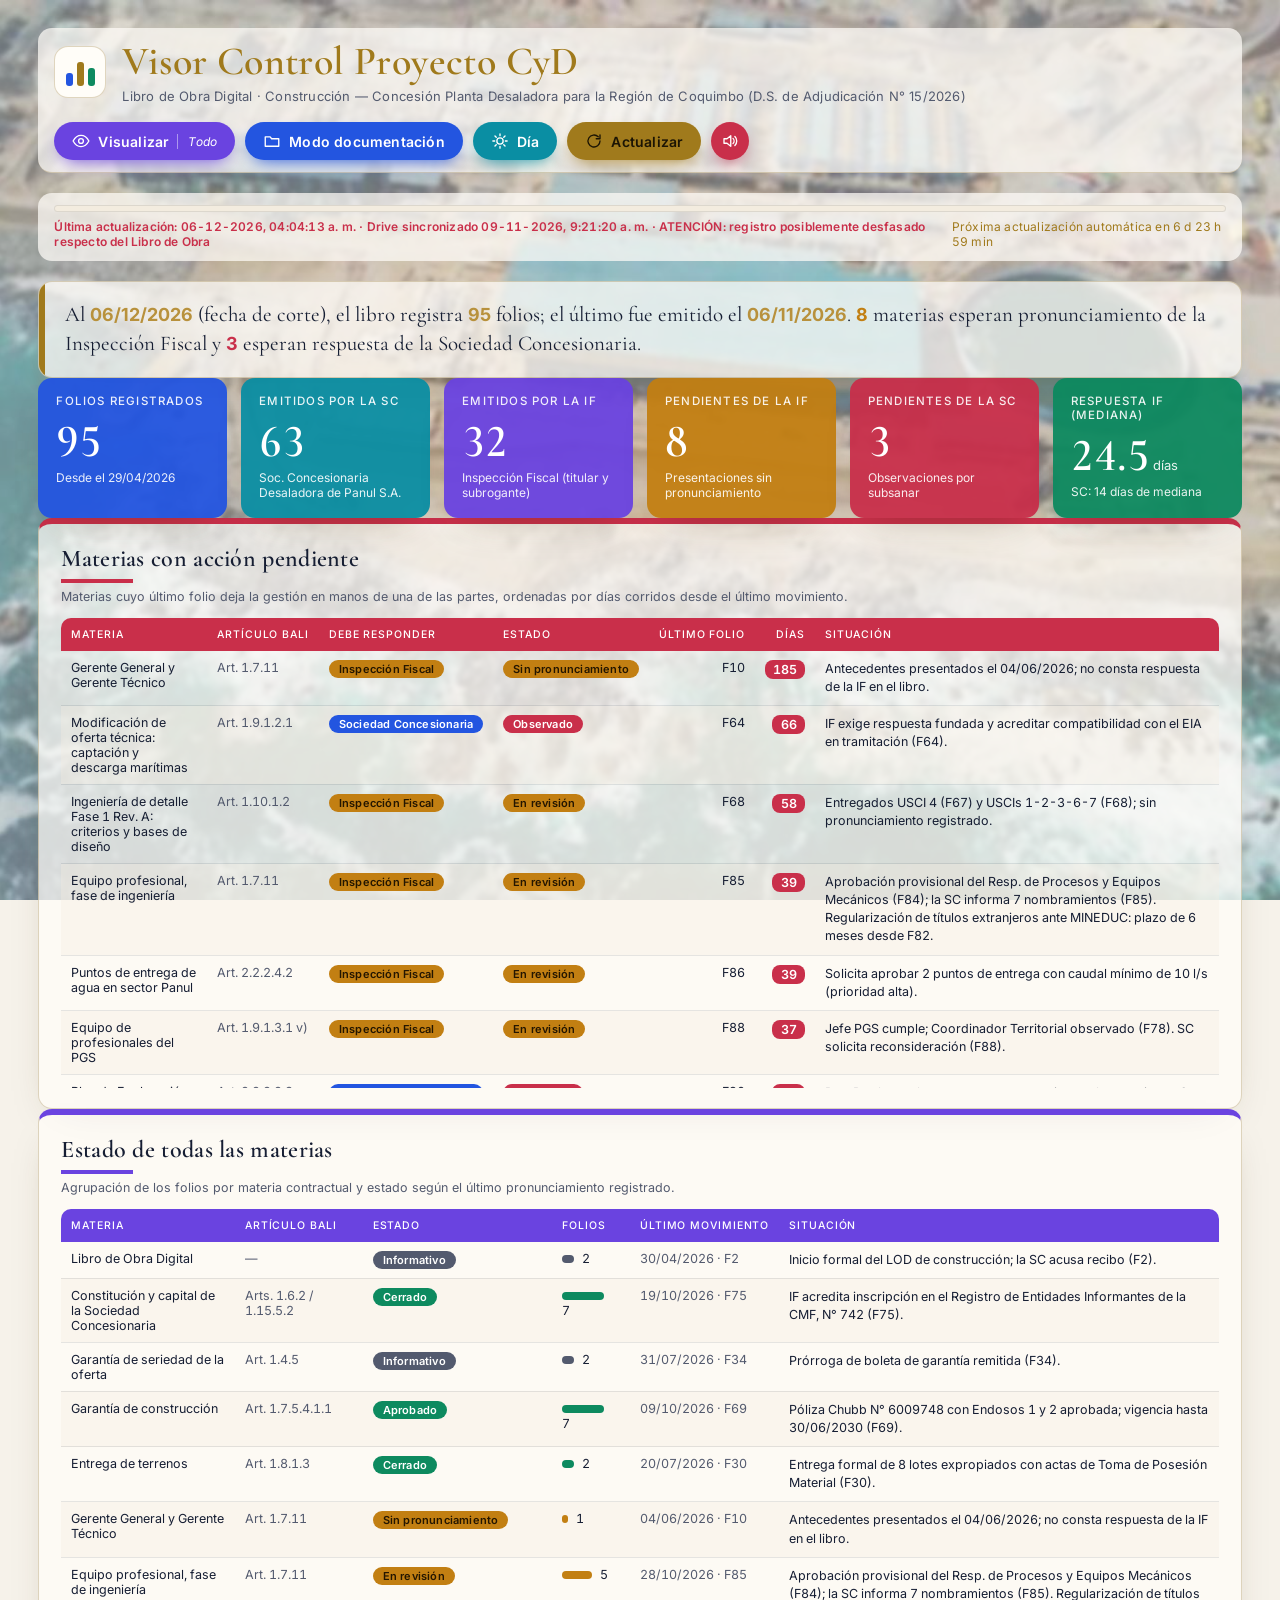
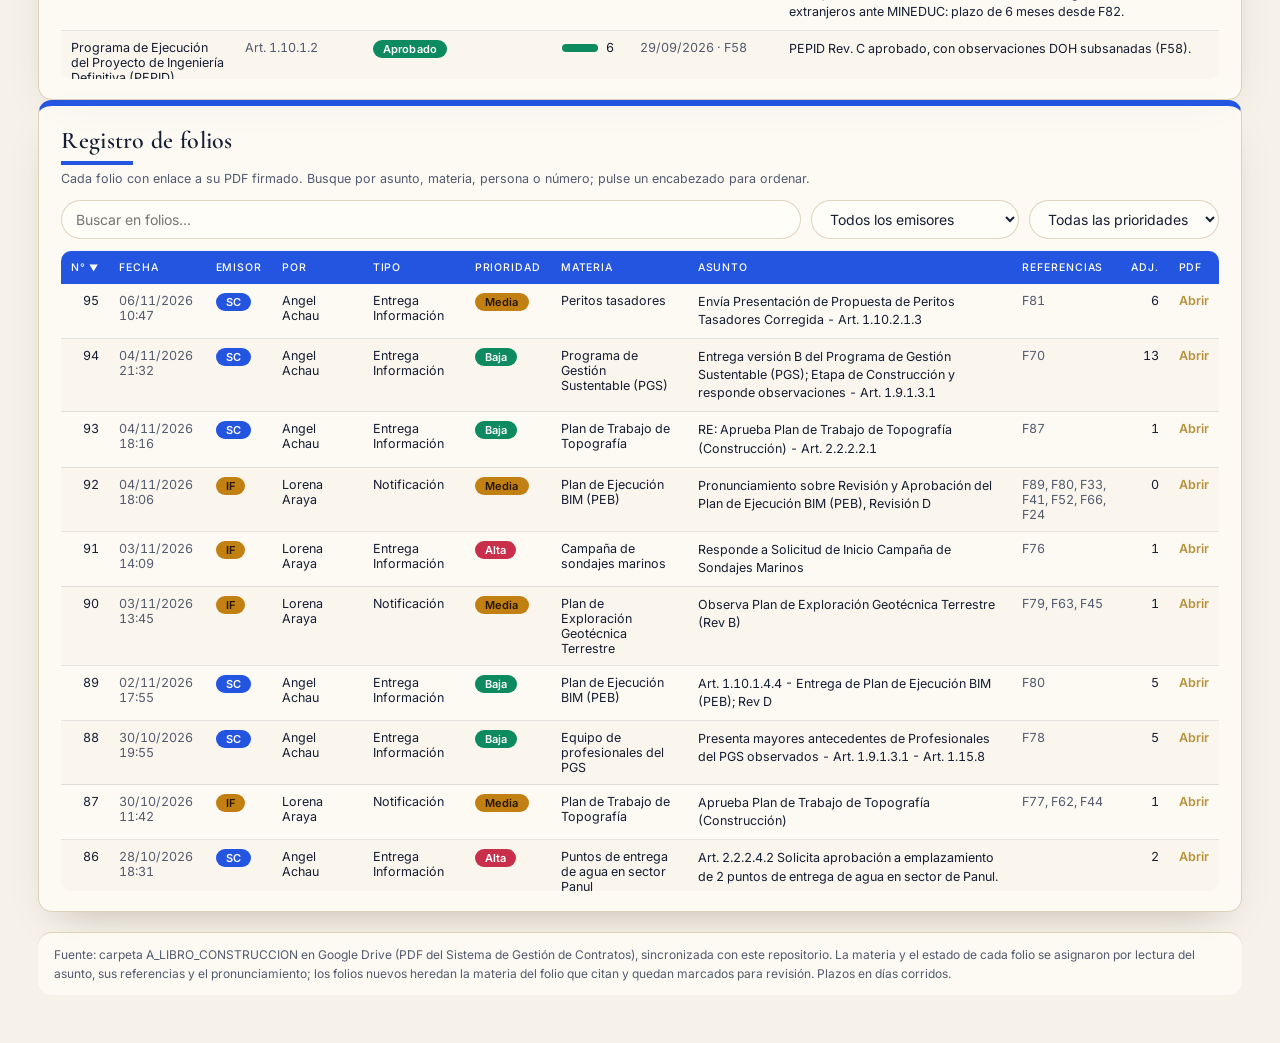
==== index.html @ 4138e83b "Agrega modos Día, Noche y Luna y actualización semanal Incorpora un botón con tres modos de visualiz" ====
<!DOCTYPE html>
<html lang="es">
<head>
<meta charset="utf-8">
<meta name="viewport" content="width=device-width, initial-scale=1">
<title>Visor Control Proyecto CyD · Libro de Obra Digital</title>
<script src="assets/modo.js"></script>
<link rel="stylesheet" href="assets/style.css">
</head>
<body>
<div class="fondo" aria-hidden="true"></div>
<div class="app">
  <header class="top">
    <div class="brand">
      <div class="logo" aria-hidden="true"><span></span><span></span><span></span></div>
      <div>
        <h1>Visor Control Proyecto CyD</h1>
        <p class="sub">Libro de Obra Digital · Construcción — Concesión Planta Desaladora para la Región de Coquimbo (D.S. de Adjudicación N° 15/2026)</p>
      </div>
    </div>
    <nav class="toolbar" aria-label="Controles">
      <div class="menu">
        <button class="btn" id="btn-ver" aria-haspopup="true" aria-expanded="false">
          <svg viewBox="0 0 24 24" aria-hidden="true"><path d="M1.5 12S5.5 4.5 12 4.5 22.5 12 22.5 12 18.5 19.5 12 19.5 1.5 12 1.5 12Z"/><circle cx="12" cy="12" r="3.2"/></svg>
          Visualizar <span class="cur" id="ver-actual">Todo</span>
        </button>
        <div class="menu-list" id="menu-ver" role="menu" hidden>
          <button role="menuitemradio" data-view="todo" aria-checked="true">Todo el panel</button>
          <button role="menuitemradio" data-view="pendientes" aria-checked="false">Acciones pendientes</button>
          <button role="menuitemradio" data-view="materias" aria-checked="false">Estado de materias</button>
          <button role="menuitemradio" data-view="registro" aria-checked="false">Registro de folios</button>
          <button role="menuitemradio" data-view="presentacion" aria-checked="false">Modo presentación (rotativo)</button>
        </div>
      </div>
      <a class="btn" href="https://claude.ai/artifact/MFFk47NGSvPQMffjYbyyE7" target="_blank" rel="noopener" title="Abre el panel documental en claude.ai">
        <svg viewBox="0 0 24 24" aria-hidden="true"><path d="M3 6.5h6.5l2 2.5H21v10H3z"/></svg>
        Modo documentación
      </a>
      <button class="btn modo" id="btn-modo" type="button">Modo</button>
      <button class="btn primary" id="btn-act">
        <svg viewBox="0 0 24 24" aria-hidden="true"><path d="M20 12a8 8 0 1 1-2.34-5.66"/><path d="M20 4v5h-5"/></svg>
        Actualizar
      </button>
      <button class="btn icon" id="btn-son" aria-pressed="true" title="Sonido activado">
        <svg viewBox="0 0 24 24" aria-hidden="true"><path d="M4 9v6h4l5 4V5L8 9H4Z"/><path class="on" d="M16 8.5a5 5 0 0 1 0 7M18.5 6a8.5 8.5 0 0 1 0 12"/><path class="off" d="M16 9l5 6M21 9l-5 6"/></svg>
      </button>
    </nav>
  </header>

  <div class="refresh" aria-live="polite">
    <div class="bar"><div class="fill" id="bar-fill"></div></div>
    <div class="refresh-txt"><span id="estado-sync">Cargando datos…</span><span id="cuenta">—</span></div>
  </div>

  <main id="vistas">
    <section class="takeaway card-in" data-views="todo pendientes">
      <p>Al <b data-k="corte">—</b> (fecha de corte), el libro registra <b data-k="total">—</b> folios; el último fue emitido el <b data-k="ultima">—</b>. <b class="warn" data-k="pend_if">—</b> materias esperan pronunciamiento de la Inspección Fiscal y <b class="bad" data-k="pend_sc">—</b> esperan respuesta de la Sociedad Concesionaria.</p>
    </section>

    <section class="tiles" data-views="todo pendientes">
      <div class="tile"><div class="lbl">Folios registrados</div><div class="val" data-k="total">—</div><div class="note">Desde el <span data-k="primera">—</span></div></div>
      <div class="tile"><div class="lbl">Emitidos por la SC</div><div class="val" data-k="sc">—</div><div class="note">Soc. Concesionaria Desaladora de Panul S.A.</div></div>
      <div class="tile"><div class="lbl">Emitidos por la IF</div><div class="val" data-k="if_">—</div><div class="note">Inspección Fiscal (titular y subrogante)</div></div>
      <div class="tile warn"><div class="lbl">Pendientes de la IF</div><div class="val" data-k="pend_if">—</div><div class="note">Presentaciones sin pronunciamiento</div></div>
      <div class="tile bad"><div class="lbl">Pendientes de la SC</div><div class="val" data-k="pend_sc">—</div><div class="note">Observaciones por subsanar</div></div>
      <div class="tile"><div class="lbl">Respuesta IF (mediana)</div><div class="val"><span data-k="med_resp_if">—</span><small> días</small></div><div class="note">SC: <span data-k="med_resp_sc">—</span> días de mediana</div></div>
    </section>

    <section class="card" id="pendientes" data-views="todo pendientes">
      <h2>Materias con acción pendiente</h2>
      <p class="hint">Materias cuyo último folio deja la gestión en manos de una de las partes, ordenadas por días corridos desde el último movimiento.</p>
      <div class="tablewrap"><table>
        <thead><tr><th>Materia</th><th>Artículo BALI</th><th>Debe responder</th><th>Estado</th><th class="num">Último folio</th><th class="num">Días</th><th>Situación</th></tr></thead>
        <tbody id="t-pend"></tbody>
      </table></div>
    </section>

    <section class="card" id="materias" data-views="todo materias">
      <h2>Estado de todas las materias</h2>
      <p class="hint">Agrupación de los folios por materia contractual y estado según el último pronunciamiento registrado.</p>
      <div class="tablewrap"><table>
        <thead><tr><th>Materia</th><th>Artículo BALI</th><th>Estado</th><th>Folios</th><th>Último movimiento</th><th>Situación</th></tr></thead>
        <tbody id="t-mat"></tbody>
      </table></div>
    </section>

    <section class="card" id="registro" data-views="todo registro">
      <h2>Registro de folios</h2>
      <p class="hint">Cada folio con enlace a su PDF firmado. Busque por asunto, materia, persona o número; pulse un encabezado para ordenar.</p>
      <div class="tools">
        <input type="search" id="q" placeholder="Buscar en folios…" aria-label="Buscar en folios">
        <select id="f-em" aria-label="Emisor"><option value="">Todos los emisores</option><option value="SC">Sociedad Concesionaria</option><option value="IF">Inspección Fiscal</option></select>
        <select id="f-pr" aria-label="Prioridad"><option value="">Todas las prioridades</option><option>Alta</option><option>Media</option><option>Baja</option></select>
      </div>
      <div class="tablewrap tall"><table id="t-reg-tab">
        <thead><tr>
          <th class="num" data-sort="folio"><button>N°</button></th><th data-sort="fecha"><button>Fecha</button></th><th data-sort="emisor"><button>Emisor</button></th><th data-sort="por"><button>Por</button></th><th data-sort="tipo"><button>Tipo</button></th><th data-sort="prioridad"><button>Prioridad</button></th><th data-sort="materia"><button>Materia</button></th><th data-sort="asunto"><button>Asunto</button></th><th>Referencias</th><th class="num" data-sort="adjuntos"><button>Adj.</button></th><th>PDF</th>
        </tr></thead>
        <tbody id="t-reg"></tbody>
      </table></div>
    </section>
  </main>

  <footer class="foot">
    Fuente: carpeta A_LIBRO_CONSTRUCCION en Google Drive (PDF del Sistema de Gestión de Contratos), sincronizada con este repositorio. La materia y el estado de cada folio se asignaron por lectura del asunto, sus referencias y el pronunciamiento; los folios nuevos heredan la materia del folio que citan y quedan marcados para revisión. Plazos en días corridos.
  </footer>
</div>
<div class="toast" id="toast" role="status" hidden></div>
<div class="tip" id="tip" hidden></div>
<script src="vendor/d3.min.js"></script>
<script src="assets/app.js"></script>
<script src="assets/fondos.js"></script>
</body>
</html>
---- assets/style.css ----
@import url("https://fonts.googleapis.com/css2?family=Cormorant+Garamond:wght@500;600;700&family=Inter:wght@400;500;600&display=swap");

/* Paleta: azul noche, oro viejo y tonos joya */
:root {
  --bg: #0a0f1c; --bg2: #0f1629; --panel: rgba(20, 28, 48, .78); --panel-solid: #141c30; --panel2: #1b2540;
  --line: rgba(201, 169, 97, .16); --line2: rgba(255, 255, 255, .07);
  --fg: #ece6d8; --muted: #9aa3b8; --gold: #c9a961; --gold2: #e8d29a;
  --sapphire: #4f7cff; --sapphire2: #8fb0ff; --amber: #e0a53b; --amber2: #f5cf7a;
  --emerald: #2fbf8f; --ruby: #e05a6f; --violet: #9b7bff; --teal: #2ec4d6; --rose: #f08fb0;
  --sc: var(--sapphire); --if: var(--amber); --ok: var(--emerald); --warn: var(--amber); --bad: var(--ruby); --accent: var(--gold);
  --radius: 14px; --sans: "Inter", "Segoe UI", system-ui, sans-serif; --serif: "Cormorant Garamond", Georgia, serif;
  --shadow: 0 1px 0 rgba(255,255,255,.04) inset, 0 18px 40px -18px rgba(0,0,0,.6);
}
@media (prefers-color-scheme: light) {
  :root {
    --bg: #f6f2ea; --bg2: #efe8db; --panel: rgba(255, 253, 248, .9); --panel-solid: #fffdf8; --panel2: #f3ecdf;
    --line: rgba(140, 108, 40, .22); --line2: rgba(20, 30, 50, .08);
    --fg: #1a2238; --muted: #5d6478; --gold: #9c7a2e; --gold2: #b8913c;
    --sapphire: #2f5bd8; --sapphire2: #5f86f0; --amber: #c27f12; --amber2: #e0a53b;
    --emerald: #138a63; --ruby: #c23a51; --violet: #6e4fd8; --teal: #0e8ea0; --rose: #c8517c;
    --shadow: 0 18px 40px -22px rgba(60, 45, 15, .35);
  }
}
* { box-sizing: border-box; }
body {
  margin: 0; color: var(--fg); font-family: var(--sans); font-size: 14px; min-height: 100vh;
  background:
    radial-gradient(1200px 600px at 10% -10%, color-mix(in srgb, var(--sapphire) 18%, transparent), transparent 60%),
    radial-gradient(900px 500px at 100% 0%, color-mix(in srgb, var(--gold) 14%, transparent), transparent 60%),
    radial-gradient(900px 700px at 50% 120%, color-mix(in srgb, var(--violet) 12%, transparent), transparent 60%),
    linear-gradient(180deg, var(--bg), var(--bg2));
  background-attachment: fixed;
}
.app { max-width: 1440px; margin: 0 auto; padding: 28px clamp(14px, 3vw, 40px) 48px; display: flex; flex-direction: column; gap: 20px; }

/* Encabezado */
.top { display: flex; justify-content: space-between; align-items: center; gap: 18px; flex-wrap: wrap; padding-bottom: 18px; border-bottom: 1px solid var(--line); }
.brand { display: flex; gap: 16px; align-items: center; }
.brand h1 { font-family: var(--serif); font-weight: 600; font-size: clamp(28px, 3.4vw, 40px); margin: 0; letter-spacing: .4px; line-height: 1.05;
  background: linear-gradient(100deg, var(--gold2), var(--gold) 45%, var(--fg) 100%); -webkit-background-clip: text; background-clip: text; color: transparent; }
.brand .sub { margin: 6px 0 0; color: var(--muted); font-size: 13px; max-width: 60rem; letter-spacing: .2px; }
.logo { width: 52px; height: 52px; border-radius: 14px; display: grid; place-items: end center; grid-auto-flow: column; padding: 11px; gap: 4px;
  background: linear-gradient(145deg, var(--panel2), var(--panel-solid)); border: 1px solid var(--line); box-shadow: var(--shadow); }
.logo span { width: 7px; border-radius: 3px; transform-origin: bottom; animation: eq 1.8s ease-in-out infinite; }
.logo span:nth-child(1) { height: 45%; background: linear-gradient(var(--sapphire2), var(--sapphire)); animation-delay: -.4s; }
.logo span:nth-child(2) { height: 85%; background: linear-gradient(var(--gold2), var(--gold)); animation-delay: -.9s; }
.logo span:nth-child(3) { height: 65%; background: linear-gradient(#7ee2c0, var(--emerald)); }
@keyframes eq { 0%,100% { transform: scaleY(.55); } 50% { transform: scaleY(1); } }

/* Controles */
.toolbar { display: flex; gap: 10px; align-items: center; flex-wrap: wrap; }
.btn { display: inline-flex; align-items: center; gap: 8px; font: inherit; font-weight: 500; letter-spacing: .2px; color: var(--fg);
  background: var(--panel); backdrop-filter: blur(10px); border: 1px solid var(--line); border-radius: 999px; padding: 10px 18px; cursor: pointer;
  transition: transform .2s, border-color .25s, box-shadow .25s, background .25s; }
.btn:hover { border-color: var(--gold); box-shadow: 0 0 0 4px color-mix(in srgb, var(--gold) 14%, transparent); }
.btn:active { transform: scale(.96); }
.btn svg { width: 18px; height: 18px; fill: none; stroke: currentColor; stroke-width: 1.8; stroke-linecap: round; stroke-linejoin: round; }
.btn.primary { color: #1b1404; border-color: transparent; background: linear-gradient(135deg, var(--gold2), var(--gold) 60%, #a8833a); box-shadow: 0 10px 24px -10px color-mix(in srgb, var(--gold) 70%, transparent); }
.btn.primary:hover { box-shadow: 0 0 0 4px color-mix(in srgb, var(--gold) 22%, transparent), 0 12px 28px -10px color-mix(in srgb, var(--gold) 80%, transparent); }
.btn.primary.spin svg { animation: spin .8s linear infinite; }
@keyframes spin { to { transform: rotate(360deg); } }
.btn.icon { padding: 10px; }
.btn .cur { font-weight: 400; color: var(--gold); font-size: 12px; border-left: 1px solid var(--line); padding-left: 10px; font-style: italic; }
#btn-son .off { display: none; } #btn-son[aria-pressed=false] .on { display: none; } #btn-son[aria-pressed=false] .off { display: inline; }
#btn-son[aria-pressed=false] { color: var(--muted); }
.menu { position: relative; }
.menu-list { position: absolute; right: 0; top: calc(100% + 8px); z-index: 20; min-width: 260px; background: var(--panel-solid); border: 1px solid var(--line); border-radius: 14px; padding: 8px;
  box-shadow: 0 24px 50px -12px rgba(0,0,0,.55); display: flex; flex-direction: column; animation: drop .2s ease-out; }
@keyframes drop { from { opacity: 0; transform: translateY(-6px); } }
.menu-list button { all: unset; padding: 9px 12px; border-radius: 9px; cursor: pointer; }
.menu-list button:hover { background: var(--panel2); color: var(--gold2); }
.menu-list button[aria-checked=true] { color: var(--gold); }
.menu-list button[aria-checked=true]::before { content: "◆ "; font-size: 10px; }

/* Barra de 5 minutos */
.refresh { display: flex; flex-direction: column; gap: 7px; }
.bar { height: 7px; background: var(--panel2); border-radius: 99px; overflow: hidden; border: 1px solid var(--line2); }
.fill { height: 100%; width: 0; border-radius: 99px; transition: width 1s linear; position: relative;
  background: linear-gradient(90deg, var(--emerald), var(--teal) 30%, var(--sapphire) 60%, var(--violet) 80%, var(--gold)); background-size: 200% 100%; animation: hue 8s linear infinite; }
.fill::after { content: ""; position: absolute; inset: 0; background: linear-gradient(90deg, transparent, rgba(255,255,255,.5), transparent); animation: shine 2.4s linear infinite; }
@keyframes hue { to { background-position: 200% 0; } }
@keyframes shine { from { transform: translateX(-100%); } to { transform: translateX(100%); } }
#estado-sync.desfase { color: var(--ruby); font-weight: 600; }
.refresh-txt { display: flex; justify-content: space-between; color: var(--muted); font-size: 12px; font-variant-numeric: tabular-nums; letter-spacing: .2px; }
#cuenta { color: var(--gold); }

/* Mensaje principal */
.takeaway { position: relative; background: var(--panel); backdrop-filter: blur(10px); border: 1px solid var(--line); border-radius: var(--radius); padding: 18px 22px 18px 26px; font-size: 16px; box-shadow: var(--shadow); overflow: hidden; }
.takeaway::before { content: ""; position: absolute; left: 0; top: 0; bottom: 0; width: 4px; background: linear-gradient(var(--gold2), var(--sapphire), var(--violet)); }
.takeaway p { margin: 0; font-family: var(--serif); font-size: 21px; line-height: 1.4; }
.takeaway b { font-family: var(--sans); font-size: 18px; color: var(--gold2); }
b.warn { color: var(--amber) !important; } b.bad { color: var(--ruby) !important; }

/* Indicadores: un tono joya por tarjeta */
.tiles { display: grid; grid-template-columns: repeat(auto-fit, minmax(180px, 1fr)); gap: 14px; }
.tile { --c: var(--sapphire); position: relative; overflow: hidden; border-radius: var(--radius); padding: 16px 18px 18px; border: 1px solid color-mix(in srgb, var(--c) 35%, transparent);
  background: linear-gradient(150deg, color-mix(in srgb, var(--c) 22%, var(--panel-solid)), var(--panel-solid) 70%); box-shadow: var(--shadow); transition: transform .25s, box-shadow .25s; }
.tile:hover { transform: translateY(-3px); box-shadow: 0 22px 40px -18px color-mix(in srgb, var(--c) 55%, transparent); }
.tile::after { content: ""; position: absolute; right: -30px; top: -30px; width: 110px; height: 110px; border-radius: 50%; background: radial-gradient(color-mix(in srgb, var(--c) 40%, transparent), transparent 70%); }
.tiles .tile:nth-child(1) { --c: var(--sapphire); } .tiles .tile:nth-child(2) { --c: var(--teal); } .tiles .tile:nth-child(3) { --c: var(--violet); }
.tiles .tile:nth-child(4) { --c: var(--amber); } .tiles .tile:nth-child(5) { --c: var(--ruby); } .tiles .tile:nth-child(6) { --c: var(--emerald); }
.tile .lbl { color: var(--muted); font-size: 11.5px; text-transform: uppercase; letter-spacing: 1.2px; font-weight: 500; }
.tile .val { font-family: var(--serif); font-weight: 600; font-size: 46px; line-height: 1; margin: 10px 0 6px; font-variant-numeric: lining-nums tabular-nums; color: color-mix(in srgb, var(--c) 55%, var(--fg)); }
.tile .val small { font-family: var(--sans); font-size: 13px; color: var(--muted); font-weight: 400; }
.tile .note { color: var(--muted); font-size: 12px; position: relative; z-index: 1; }

/* Tarjetas */
.grid2 { display: grid; grid-template-columns: repeat(auto-fit, minmax(min(100%, 440px), 1fr)); gap: 14px; }
.card { background: var(--panel); backdrop-filter: blur(10px); border: 1px solid var(--line); border-radius: var(--radius); padding: 20px 22px; min-width: 0; box-shadow: var(--shadow); }
.card h2 { font-family: var(--serif); font-size: 24px; margin: 0 0 4px; font-weight: 600; letter-spacing: .3px; }
.card h2::after { content: ""; display: block; width: 44px; height: 2px; margin-top: 6px; background: linear-gradient(90deg, var(--gold), transparent); }
.hint { color: var(--muted); font-size: 12.5px; margin: 6px 0 14px; }
.legend { display: flex; gap: 16px; color: var(--muted); font-size: 12px; margin-bottom: 8px; }
.legend i { display: inline-block; width: 12px; height: 12px; border-radius: 4px; margin-right: 6px; vertical-align: -2px; }
.legend i.sc { background: linear-gradient(135deg, var(--sapphire2), var(--sapphire)); } .legend i.if { background: linear-gradient(135deg, var(--amber2), var(--amber)); }
.chart { position: relative; min-height: 230px; }
.chart svg { display: block; width: 100%; overflow: visible; }
.chart text { fill: var(--muted); font-size: 11px; font-family: var(--sans); }
.chart text.lab { fill: var(--fg); font-weight: 600; }
.chart .grid line { stroke: var(--line2); }
.chart .med { stroke: var(--gold); stroke-dasharray: 5 4; stroke-width: 1.5; }
.chart text.medtxt { fill: var(--gold2); font-style: italic; font-family: var(--serif); font-size: 14px; }

/* Tablas */
.tablewrap { max-height: 470px; overflow: auto; border-radius: 10px; }
.tablewrap.tall { max-height: 640px; }
table { width: 100%; border-collapse: collapse; font-size: 12.5px; font-variant-numeric: tabular-nums; }
th { text-align: left; color: var(--gold); font-weight: 500; text-transform: uppercase; letter-spacing: .9px; font-size: 10.5px; padding: 10px 10px; border-bottom: 1px solid var(--line); position: sticky; top: 0; background: var(--panel-solid); white-space: nowrap; z-index: 1; }
th button { all: unset; cursor: pointer; }
th[aria-sort=ascending] button::after { content: " ▲"; font-size: 9px; } th[aria-sort=descending] button::after { content: " ▼"; font-size: 9px; }
td { padding: 9px 10px; border-bottom: 1px solid var(--line2); vertical-align: top; }
tbody tr { transition: background .2s; }
tbody tr:nth-child(even) { background: color-mix(in srgb, var(--panel2) 35%, transparent); }
tbody tr:hover { background: color-mix(in srgb, var(--gold) 9%, transparent); }
td.num, th.num { text-align: right; } td.dim { color: var(--muted); } td.wrap { min-width: 16rem; line-height: 1.45; }
td a { color: var(--gold2); text-decoration: none; font-weight: 600; border-bottom: 1px solid transparent; } td a:hover { border-color: var(--gold2); }
.badge { display: inline-block; padding: 2px 10px; border-radius: 99px; font-size: 11px; font-weight: 600; white-space: nowrap; letter-spacing: .2px;
  color: var(--c, var(--muted)); background: color-mix(in srgb, var(--c, var(--muted)) 16%, transparent); border: 1px solid color-mix(in srgb, var(--c, var(--muted)) 45%, transparent); }
.st-ok { --c: var(--emerald); } .st-warn { --c: var(--amber); } .st-bad { --c: var(--ruby); } .st-mut { --c: var(--muted); } .st-new { --c: var(--teal); }
.st-sc { --c: var(--sapphire2); } .st-if { --c: var(--amber); } .st-vio { --c: var(--violet); }
.dias { display: inline-block; min-width: 2.6em; text-align: center; padding: 2px 8px; border-radius: 8px; font-weight: 600; color: #fff; }
.dias.d1 { background: linear-gradient(135deg, #3ccf9c, var(--emerald)); } .dias.d2 { background: linear-gradient(135deg, var(--amber2), var(--amber)); color: #2a1a00; } .dias.d3 { background: linear-gradient(135deg, #f08a9b, var(--ruby)); }
.minibar { display: inline-block; height: 8px; border-radius: 4px; margin-right: 8px; vertical-align: 0; background: linear-gradient(90deg, var(--c, var(--sapphire)), color-mix(in srgb, var(--c, var(--sapphire)) 40%, transparent)); }
.tools { display: flex; gap: 10px; flex-wrap: wrap; margin-bottom: 12px; }
.tools input, .tools select { font: inherit; padding: 9px 14px; border: 1px solid var(--line); border-radius: 999px; background: var(--panel-solid); color: var(--fg); }
.tools input:focus, .tools select:focus { outline: none; border-color: var(--gold); box-shadow: 0 0 0 3px color-mix(in srgb, var(--gold) 18%, transparent); }
.tools input { flex: 1 1 260px; }
.foot { color: var(--muted); font-size: 12px; line-height: 1.6; padding-top: 14px; border-top: 1px solid var(--line); }

.tip { position: fixed; pointer-events: none; z-index: 50; background: var(--panel-solid); border: 1px solid var(--line); border-radius: 10px; padding: 8px 12px; font-size: 12px; box-shadow: 0 14px 30px rgba(0,0,0,.4); max-width: 300px; }
.tip .h { color: var(--gold); margin-bottom: 3px; font-weight: 600; }
.toast { position: fixed; right: 22px; bottom: 22px; z-index: 60; background: var(--panel-solid); border: 1px solid var(--gold); color: var(--fg); padding: 14px 18px; border-radius: 14px;
  box-shadow: 0 18px 40px -10px rgba(0,0,0,.5), 0 0 0 4px color-mix(in srgb, var(--gold) 12%, transparent); font-weight: 600; animation: toast 3.6s ease forwards; }
@keyframes toast { 0% { opacity: 0; transform: translateY(16px); } 10%, 85% { opacity: 1; transform: none; } 100% { opacity: 0; transform: translateY(8px); } }

[hidden] { display: none !important; }
@media (prefers-reduced-motion: no-preference) {
  .card-in, .tile, .card { animation: rise .6s cubic-bezier(.2,.8,.2,1) both; }
  .tiles .tile:nth-child(2) { animation-delay: .06s; } .tiles .tile:nth-child(3) { animation-delay: .12s; } .tiles .tile:nth-child(4) { animation-delay: .18s; } .tiles .tile:nth-child(5) { animation-delay: .24s; } .tiles .tile:nth-child(6) { animation-delay: .3s; }
  .flash { animation: flash 1.2s ease; }
  tr.row-new { animation: rownew 2.6s ease; }
}
@media (prefers-reduced-motion: reduce) { .logo span, .fill, .fill::after { animation: none; } }
@keyframes rise { from { opacity: 0; transform: translateY(16px); } }
@keyframes flash { 0% { box-shadow: 0 0 0 0 color-mix(in srgb, var(--gold) 55%, transparent); } 100% { box-shadow: 0 0 0 16px transparent; } }
@keyframes rownew { 0%, 40% { background: color-mix(in srgb, var(--teal) 26%, transparent); } }

/* ===== Colores sólidos (sustituye degradados y transparencias) ===== */
body { background: var(--bg); }
.brand h1 { background: none; color: var(--gold); -webkit-background-clip: initial; background-clip: initial; }
.logo { background: var(--panel-solid); }
.logo span:nth-child(1) { background: var(--sapphire); } .logo span:nth-child(2) { background: var(--gold); } .logo span:nth-child(3) { background: var(--emerald); }
.btn { background: var(--panel-solid); backdrop-filter: none; }
.btn.primary { background: var(--gold); box-shadow: none; }
.fill { background: var(--gold); animation: none; }
.takeaway, .card { background: var(--panel-solid); backdrop-filter: none; }
.takeaway::before { background: var(--gold); width: 6px; }
.tile { background: var(--c); border: 0; color: #fff; }
.tile::after { display: none; }
.tile .lbl, .tile .note, .tile .val small { color: #fff; opacity: .9; }
.tile .val { color: #fff; }
.card { border-top: 5px solid var(--c, var(--gold)); }
#pendientes { --c: var(--ruby); } #materias { --c: var(--violet); } #registro { --c: var(--sapphire); } #respuesta { --c: var(--emerald); }
.grid2 .card:nth-child(1) { --c: var(--teal); } .grid2 .card:nth-child(2) { --c: var(--amber); }
.card h2::after { background: var(--c, var(--gold)); width: 56px; height: 3px; }
th { background: var(--c, var(--gold)); color: #fff; border-bottom: 0; }
.legend i.sc { background: var(--sapphire); } .legend i.if { background: var(--amber); }
.badge { background: var(--c, var(--muted)); color: #fff; border: 0; }
.st-if .badge, .badge.st-if, .badge.st-warn, .badge.d2 { color: #241600; }
.dias.d1, .dias.d2, .dias.d3 { background: none; }
.dias.d1 { background: var(--emerald); } .dias.d2 { background: var(--amber); color: #241600; } .dias.d3 { background: var(--ruby); }
.minibar { background: var(--c, var(--sapphire)); }
.chart .med { stroke: var(--fg); }
.chart text.medtxt { fill: var(--fg); }
.st-sc { --c: var(--sapphire); }
.badge.st-if { color: #241600; }

a.btn { text-decoration: none; }

/* Fotografías tenues en rotación */
.fondo { position: fixed; inset: 0; z-index: 0; pointer-events: none; overflow: hidden; }
.fondo i { position: absolute; inset: 0; background-size: cover; background-position: center; opacity: 0; transition: opacity 2.4s ease; }
.fondo i.on { opacity: .55; }
.app { position: relative; z-index: 1; }
/* Paneles translúcidos: las fotografías se aprecian en toda la aplicación */
.takeaway, .card, .top, .refresh, .foot { background: color-mix(in srgb, var(--panel-solid) 72%, transparent); }
.top, .refresh, .foot { border-radius: var(--radius); padding: 12px 16px; }
.tile { background: color-mix(in srgb, var(--c) 86%, transparent); }
@media (prefers-reduced-motion: reduce) { .fondo i { transition: none; } }

/* Efectos visuales */
.fondo i { animation: kb 42s ease-in-out infinite alternate; will-change: transform; }
@keyframes kb { from { transform: scale(1); } to { transform: scale(1.1) translate3d(-1.5%, -1%, 0); } }
.card, .takeaway { transition: transform .25s ease, box-shadow .25s ease; }
.card:hover, .takeaway:hover { transform: translateY(-3px); box-shadow: 0 22px 44px -20px rgba(0, 0, 0, .55); }
.tile::before { content: ""; position: absolute; inset: 0; background: linear-gradient(105deg, transparent 35%, rgba(255, 255, 255, .28) 50%, transparent 65%); transform: translateX(-120%); pointer-events: none; }
.tile:hover::before { transition: transform .7s ease; transform: translateX(120%); }
.tile:hover .val { transform: scale(1.06); }
.tile .val { transition: transform .25s ease; transform-origin: left center; }
tbody tr:hover td:first-child { box-shadow: inset 3px 0 var(--c, var(--gold)); }
.badge, .dias { transition: transform .18s ease; }
tr:hover .badge, tr:hover .dias { transform: scale(1.05); }
.btn:active { transform: scale(.94); }
.oculta { opacity: 0; transform: translateY(26px); }
.revela { transition: opacity .55s ease, transform .55s cubic-bezier(.2, .7, .3, 1); }
@media (prefers-reduced-motion: reduce) { .fondo i { animation: none; } .card:hover, .takeaway:hover, .tile:hover .val { transform: none; } .tile::before { display: none; } .oculta { opacity: 1; transform: none; } }

/* Modos de visualización: Día, Noche y Luna */
html[data-modo="dia"] { --bg: #f6f2ea; --bg2: #efe8db; --panel: rgba(255, 253, 248, .9); --panel-solid: #fffdf8; --panel2: #f3ecdf; --line: rgba(140, 108, 40, .28); --line2: rgba(20, 30, 50, .1); --fg: #161e33; --muted: #535a6e; --gold: #a07a1c; --gold2: #b8913c; --sapphire: #2355e0; --sapphire2: #5f86f0; --amber: #c27f12; --amber2: #e0a53b; --emerald: #0d8a5f; --ruby: #c92f4a; --violet: #6a43e0; --teal: #0a8ea3; --rose: #c8517c; --shadow: 0 18px 40px -22px rgba(60, 45, 15, .35); color-scheme: light; }
html[data-modo="noche"] { --bg: #0a0f1c; --bg2: #0f1629; --panel: rgba(20, 28, 48, .78); --panel-solid: #141c30; --panel2: #1b2540; --line: rgba(201, 169, 97, .22); --line2: rgba(255, 255, 255, .08); --fg: #f0ebdf; --muted: #a4adc2; --gold: #d8b566; --gold2: #eeda9f; --sapphire: #4a7bff; --sapphire2: #8fb0ff; --amber: #d99a26; --amber2: #f5cf7a; --emerald: #1fae7e; --ruby: #e0486a; --violet: #8f6cff; --teal: #17acc0; --rose: #f08fb0; --shadow: 0 1px 0 rgba(255,255,255,.04) inset, 0 18px 40px -18px rgba(0,0,0,.6); color-scheme: dark; }
html[data-modo="luna"] { --bg: #0b1030; --bg2: #141a48; --panel: rgba(24, 31, 74, .8); --panel-solid: #181f4a; --panel2: #232b60; --line: rgba(190, 205, 255, .26); --line2: rgba(255, 255, 255, .1); --fg: #eff2ff; --muted: #b2bce2; --gold: #c6d3ff; --gold2: #e8eeff; --sapphire: #5a7cf2; --sapphire2: #a8c0ff; --amber: #c98a1e; --amber2: #f3c76f; --emerald: #1c9f86; --ruby: #d84a72; --violet: #8765ee; --teal: #1d9cb0; --rose: #e888b5; --shadow: 0 1px 0 rgba(255,255,255,.05) inset, 0 18px 40px -18px rgba(3, 6, 30, .75); color-scheme: dark; }
html[data-modo="noche"] .fondo i { filter: brightness(.8); }
html[data-modo="luna"] .fondo i { filter: grayscale(.65) brightness(.72) sepia(.15) hue-rotate(190deg); }
html.cambio * { transition: background-color .4s, color .4s, border-color .4s !important; }

/* Realce de botones y colores */
.toolbar .btn { --b: var(--sapphire); background: var(--b); border: 0; color: #fff; font-weight: 600; box-shadow: 0 8px 18px -8px var(--b); }
.toolbar .btn:hover { filter: brightness(1.1); box-shadow: 0 0 0 4px color-mix(in srgb, var(--b) 28%, transparent), 0 10px 22px -8px var(--b); transform: translateY(-1px); }
.toolbar .menu .btn { --b: var(--violet); }
.toolbar .btn .cur { color: #fff; border-left-color: rgba(255, 255, 255, .45); }
.toolbar .btn.modo { --b: var(--teal); }
.toolbar .btn.primary { --b: var(--gold); color: #1b1404; }
.toolbar #btn-son { --b: var(--ruby); }
.tile { background: color-mix(in srgb, var(--c) 95%, transparent); }
.card { border-top-width: 6px; }
.card h2::after { height: 4px; width: 72px; }
.menu-list button:hover, .menu-list button[aria-checked="true"] { color: var(--gold); }
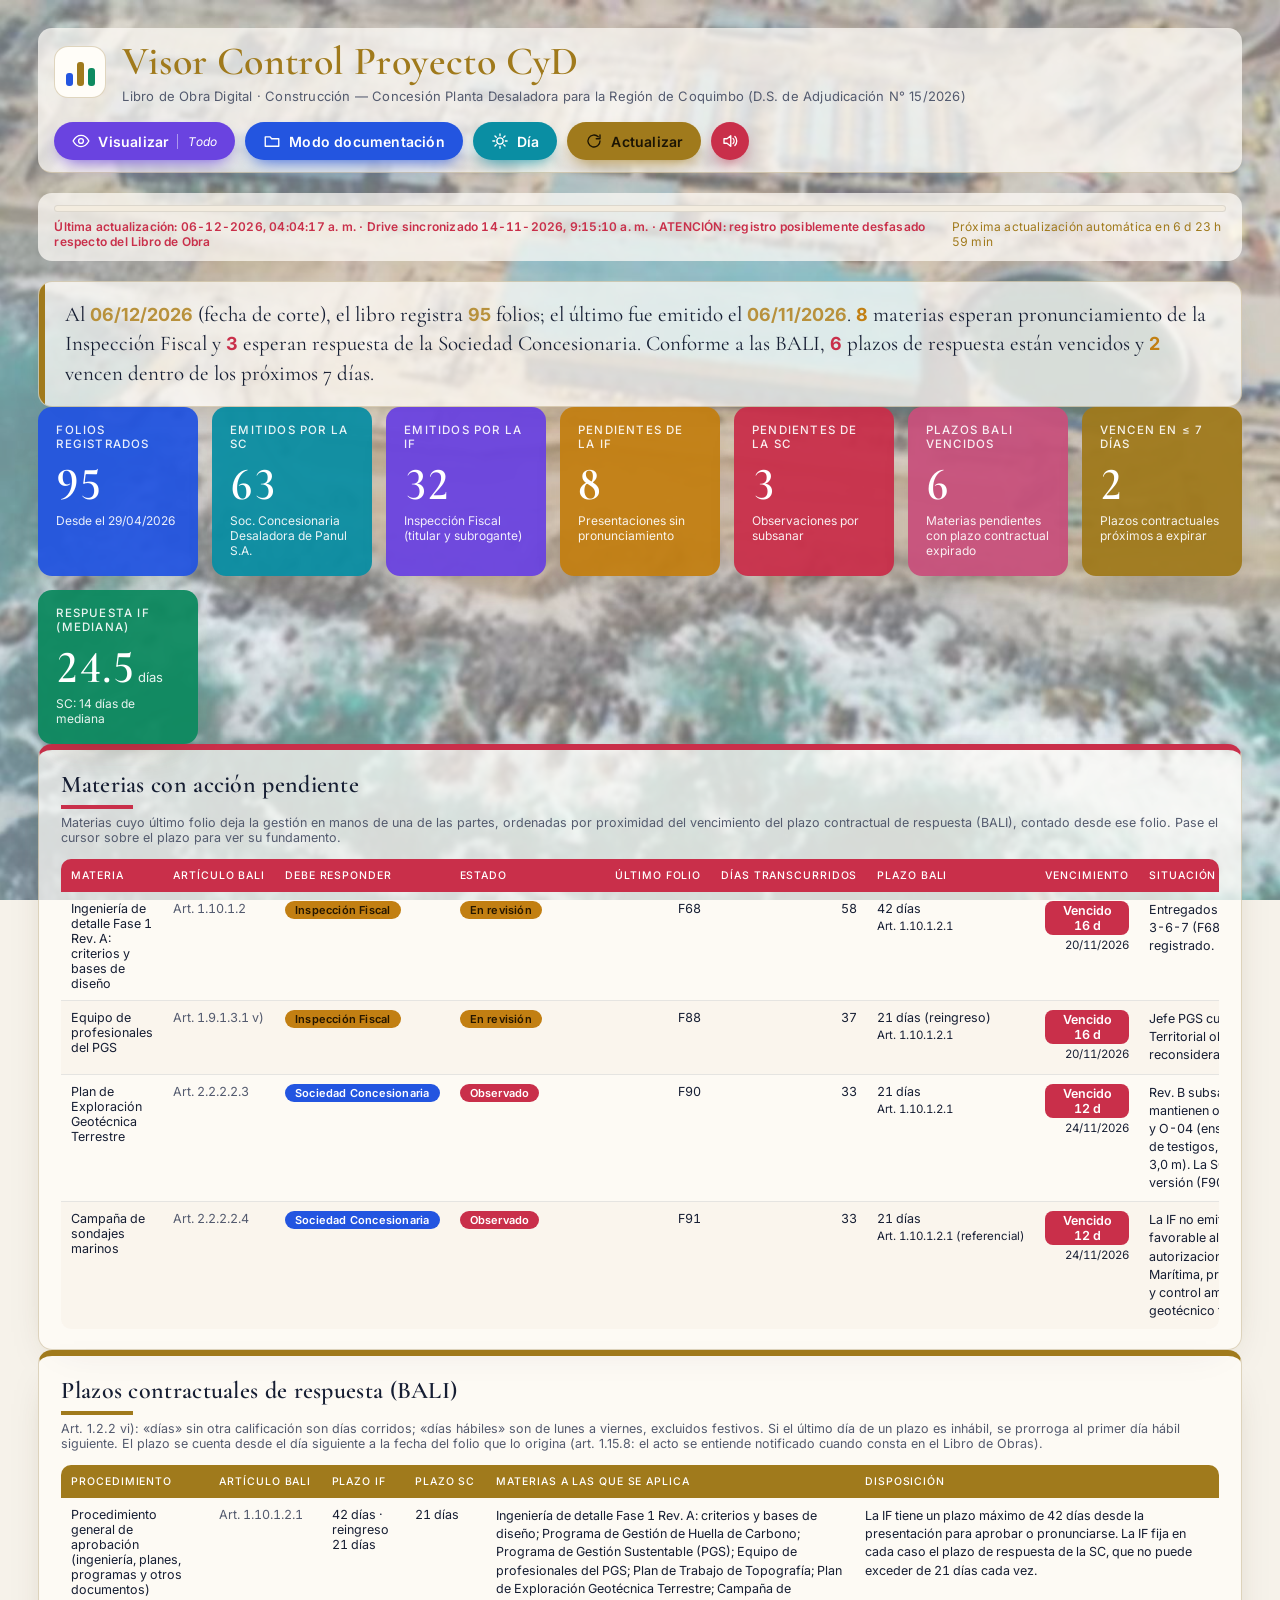
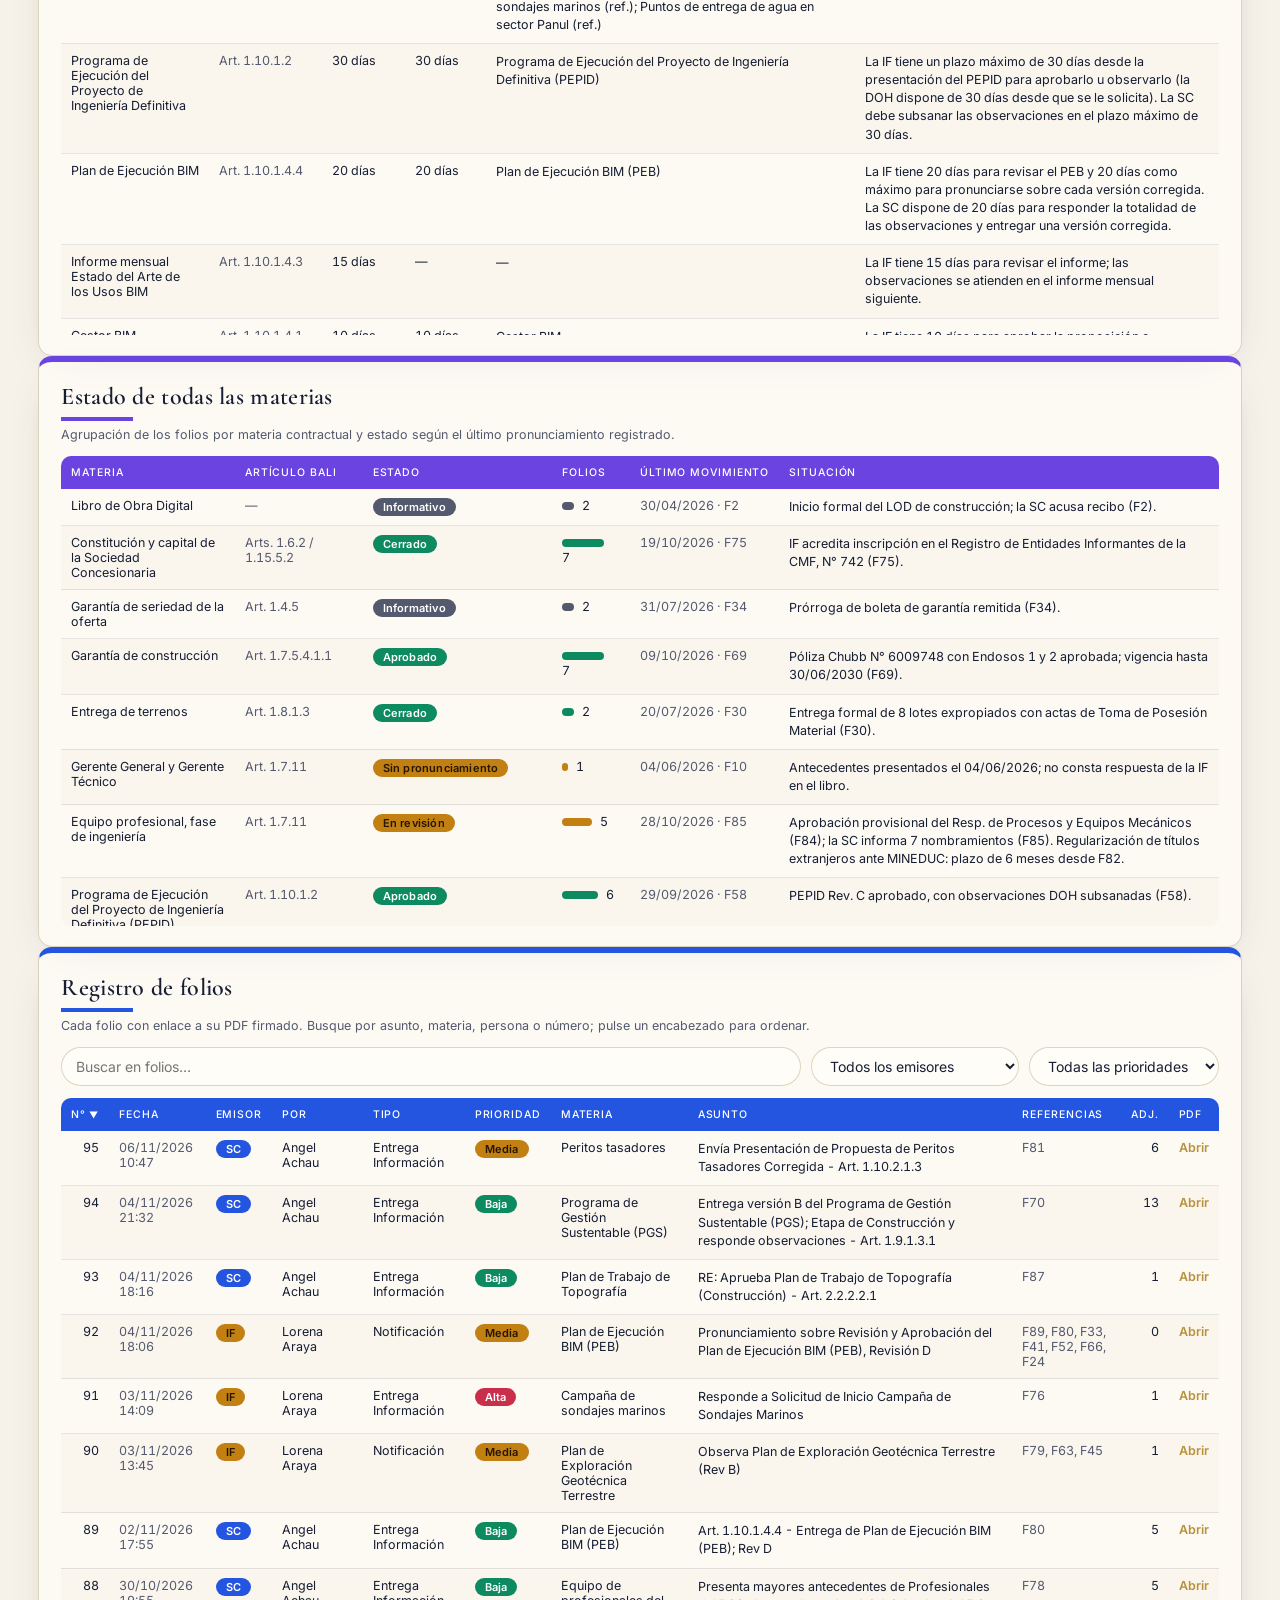
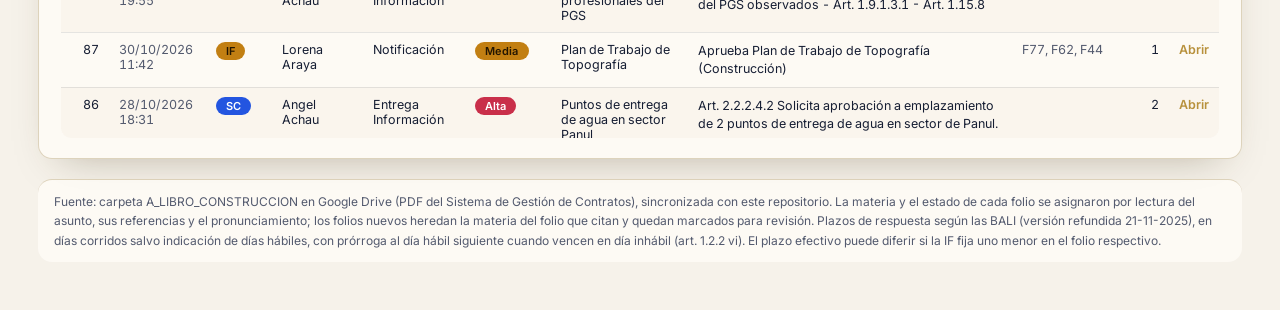
==== commit f4ab1610: "Incorpora plazos contractuales de respuesta de las BALI al visor - data/plazos.json: reglas por artí" ====
--- a/index.html
+++ b/index.html
@@ -27,6 +27,7 @@
         <div class="menu-list" id="menu-ver" role="menu" hidden>
           <button role="menuitemradio" data-view="todo" aria-checked="true">Todo el panel</button>
           <button role="menuitemradio" data-view="pendientes" aria-checked="false">Acciones pendientes</button>
+          <button role="menuitemradio" data-view="plazos" aria-checked="false">Plazos contractuales (BALI)</button>
           <button role="menuitemradio" data-view="materias" aria-checked="false">Estado de materias</button>
           <button role="menuitemradio" data-view="registro" aria-checked="false">Registro de folios</button>
           <button role="menuitemradio" data-view="presentacion" aria-checked="false">Modo presentación (rotativo)</button>
@@ -54,7 +55,7 @@
 
   <main id="vistas">
     <section class="takeaway card-in" data-views="todo pendientes">
-      <p>Al <b data-k="corte">—</b> (fecha de corte), el libro registra <b data-k="total">—</b> folios; el último fue emitido el <b data-k="ultima">—</b>. <b class="warn" data-k="pend_if">—</b> materias esperan pronunciamiento de la Inspección Fiscal y <b class="bad" data-k="pend_sc">—</b> esperan respuesta de la Sociedad Concesionaria.</p>
+      <p>Al <b data-k="corte">—</b> (fecha de corte), el libro registra <b data-k="total">—</b> folios; el último fue emitido el <b data-k="ultima">—</b>. <b class="warn" data-k="pend_if">—</b> materias esperan pronunciamiento de la Inspección Fiscal y <b class="bad" data-k="pend_sc">—</b> esperan respuesta de la Sociedad Concesionaria. Conforme a las BALI, <b class="bad" data-k="venc">—</b> plazos de respuesta están vencidos y <b class="warn" data-k="prox">—</b> vencen dentro de los próximos 7 días.</p>
     </section>
 
     <section class="tiles" data-views="todo pendientes">
@@ -63,15 +64,26 @@
       <div class="tile"><div class="lbl">Emitidos por la IF</div><div class="val" data-k="if_">—</div><div class="note">Inspección Fiscal (titular y subrogante)</div></div>
       <div class="tile warn"><div class="lbl">Pendientes de la IF</div><div class="val" data-k="pend_if">—</div><div class="note">Presentaciones sin pronunciamiento</div></div>
       <div class="tile bad"><div class="lbl">Pendientes de la SC</div><div class="val" data-k="pend_sc">—</div><div class="note">Observaciones por subsanar</div></div>
+      <div class="tile"><div class="lbl">Plazos BALI vencidos</div><div class="val" data-k="venc">—</div><div class="note">Materias pendientes con plazo contractual expirado</div></div>
+      <div class="tile"><div class="lbl">Vencen en ≤ 7 días</div><div class="val" data-k="prox">—</div><div class="note">Plazos contractuales próximos a expirar</div></div>
       <div class="tile"><div class="lbl">Respuesta IF (mediana)</div><div class="val"><span data-k="med_resp_if">—</span><small> días</small></div><div class="note">SC: <span data-k="med_resp_sc">—</span> días de mediana</div></div>
     </section>
 
     <section class="card" id="pendientes" data-views="todo pendientes">
       <h2>Materias con acción pendiente</h2>
-      <p class="hint">Materias cuyo último folio deja la gestión en manos de una de las partes, ordenadas por días corridos desde el último movimiento.</p>
+      <p class="hint">Materias cuyo último folio deja la gestión en manos de una de las partes, ordenadas por proximidad del vencimiento del plazo contractual de respuesta (BALI), contado desde ese folio. Pase el cursor sobre el plazo para ver su fundamento.</p>
       <div class="tablewrap"><table>
-        <thead><tr><th>Materia</th><th>Artículo BALI</th><th>Debe responder</th><th>Estado</th><th class="num">Último folio</th><th class="num">Días</th><th>Situación</th></tr></thead>
+        <thead><tr><th>Materia</th><th>Artículo BALI</th><th>Debe responder</th><th>Estado</th><th class="num">Último folio</th><th class="num">Días transcurridos</th><th>Plazo BALI</th><th class="num">Vencimiento</th><th>Situación</th></tr></thead>
         <tbody id="t-pend"></tbody>
+      </table></div>
+    </section>
+
+    <section class="card" id="plazos" data-views="todo plazos">
+      <h2>Plazos contractuales de respuesta (BALI)</h2>
+      <p class="hint" id="plazos-computo"></p>
+      <div class="tablewrap"><table>
+        <thead><tr><th>Procedimiento</th><th>Artículo BALI</th><th>Plazo IF</th><th>Plazo SC</th><th>Materias a las que se aplica</th><th>Disposición</th></tr></thead>
+        <tbody id="t-plazos"></tbody>
       </table></div>
     </section>
 
@@ -102,7 +114,7 @@
   </main>
 
   <footer class="foot">
-    Fuente: carpeta A_LIBRO_CONSTRUCCION en Google Drive (PDF del Sistema de Gestión de Contratos), sincronizada con este repositorio. La materia y el estado de cada folio se asignaron por lectura del asunto, sus referencias y el pronunciamiento; los folios nuevos heredan la materia del folio que citan y quedan marcados para revisión. Plazos en días corridos.
+    Fuente: carpeta A_LIBRO_CONSTRUCCION en Google Drive (PDF del Sistema de Gestión de Contratos), sincronizada con este repositorio. La materia y el estado de cada folio se asignaron por lectura del asunto, sus referencias y el pronunciamiento; los folios nuevos heredan la materia del folio que citan y quedan marcados para revisión. Plazos de respuesta según las BALI (versión refundida 21-11-2025), en días corridos salvo indicación de días hábiles, con prórroga al día hábil siguiente cuando vencen en día inhábil (art. 1.2.2 vi). El plazo efectivo puede diferir si la IF fija uno menor en el folio respectivo.
   </footer>
 </div>
 <div class="toast" id="toast" role="status" hidden></div>
--- a/assets/style.css
+++ b/assets/style.css
@@ -92,13 +92,13 @@
 b.warn { color: var(--amber) !important; } b.bad { color: var(--ruby) !important; }
 
 /* Indicadores: un tono joya por tarjeta */
-.tiles { display: grid; grid-template-columns: repeat(auto-fit, minmax(180px, 1fr)); gap: 14px; }
+.tiles { display: grid; grid-template-columns: repeat(auto-fit, minmax(150px, 1fr)); gap: 14px; }
 .tile { --c: var(--sapphire); position: relative; overflow: hidden; border-radius: var(--radius); padding: 16px 18px 18px; border: 1px solid color-mix(in srgb, var(--c) 35%, transparent);
   background: linear-gradient(150deg, color-mix(in srgb, var(--c) 22%, var(--panel-solid)), var(--panel-solid) 70%); box-shadow: var(--shadow); transition: transform .25s, box-shadow .25s; }
 .tile:hover { transform: translateY(-3px); box-shadow: 0 22px 40px -18px color-mix(in srgb, var(--c) 55%, transparent); }
 .tile::after { content: ""; position: absolute; right: -30px; top: -30px; width: 110px; height: 110px; border-radius: 50%; background: radial-gradient(color-mix(in srgb, var(--c) 40%, transparent), transparent 70%); }
 .tiles .tile:nth-child(1) { --c: var(--sapphire); } .tiles .tile:nth-child(2) { --c: var(--teal); } .tiles .tile:nth-child(3) { --c: var(--violet); }
-.tiles .tile:nth-child(4) { --c: var(--amber); } .tiles .tile:nth-child(5) { --c: var(--ruby); } .tiles .tile:nth-child(6) { --c: var(--emerald); }
+.tiles .tile:nth-child(4) { --c: var(--amber); } .tiles .tile:nth-child(5) { --c: var(--ruby); } .tiles .tile:nth-child(6) { --c: var(--rose); } .tiles .tile:nth-child(7) { --c: var(--gold); } .tiles .tile:nth-child(8) { --c: var(--emerald); }
 .tile .lbl { color: var(--muted); font-size: 11.5px; text-transform: uppercase; letter-spacing: 1.2px; font-weight: 500; }
 .tile .val { font-family: var(--serif); font-weight: 600; font-size: 46px; line-height: 1; margin: 10px 0 6px; font-variant-numeric: lining-nums tabular-nums; color: color-mix(in srgb, var(--c) 55%, var(--fg)); }
 .tile .val small { font-family: var(--sans); font-size: 13px; color: var(--muted); font-weight: 400; }
@@ -245,3 +245,6 @@
 .card { border-top-width: 6px; }
 .card h2::after { height: 4px; width: 72px; }
 .menu-list button:hover, .menu-list button[aria-checked="true"] { color: var(--gold); }
+
+td.plazo { white-space: nowrap; cursor: help; }
+td .dim { font-size: 11.5px; margin-top: 3px; }
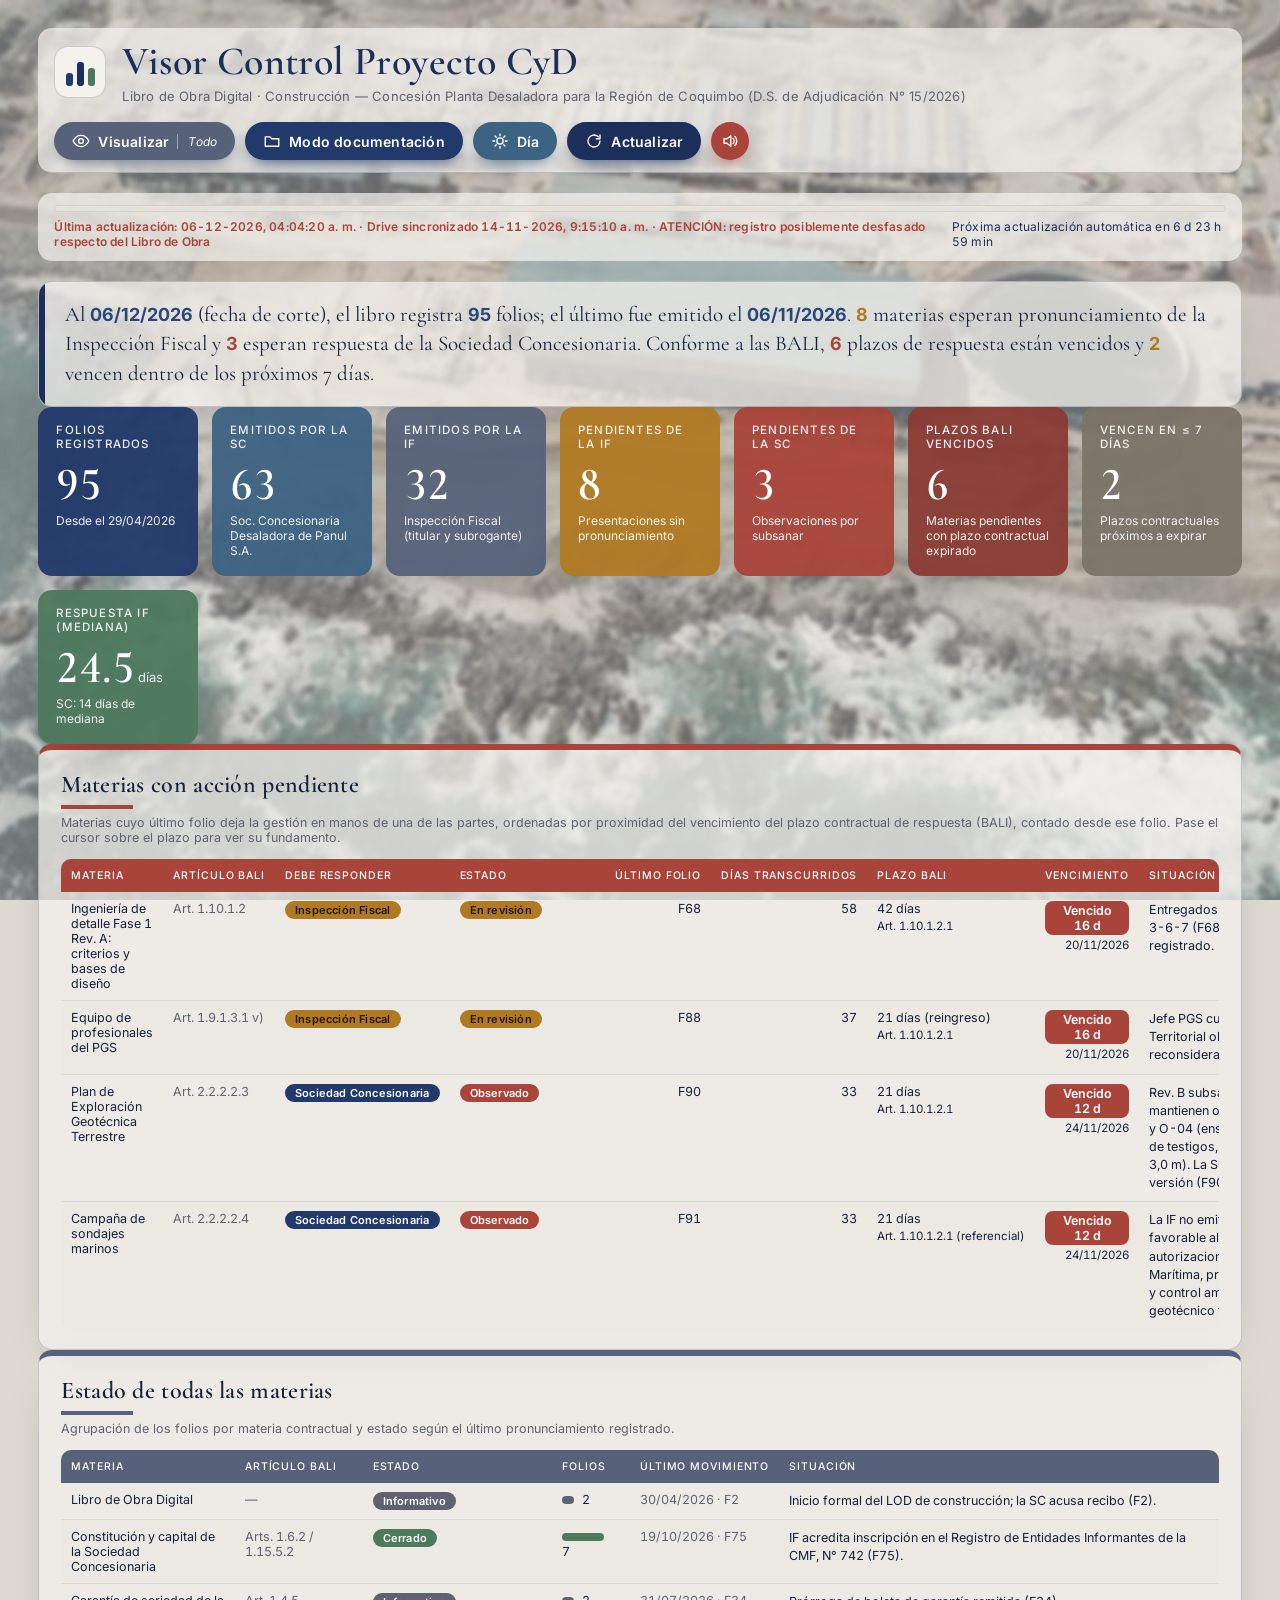
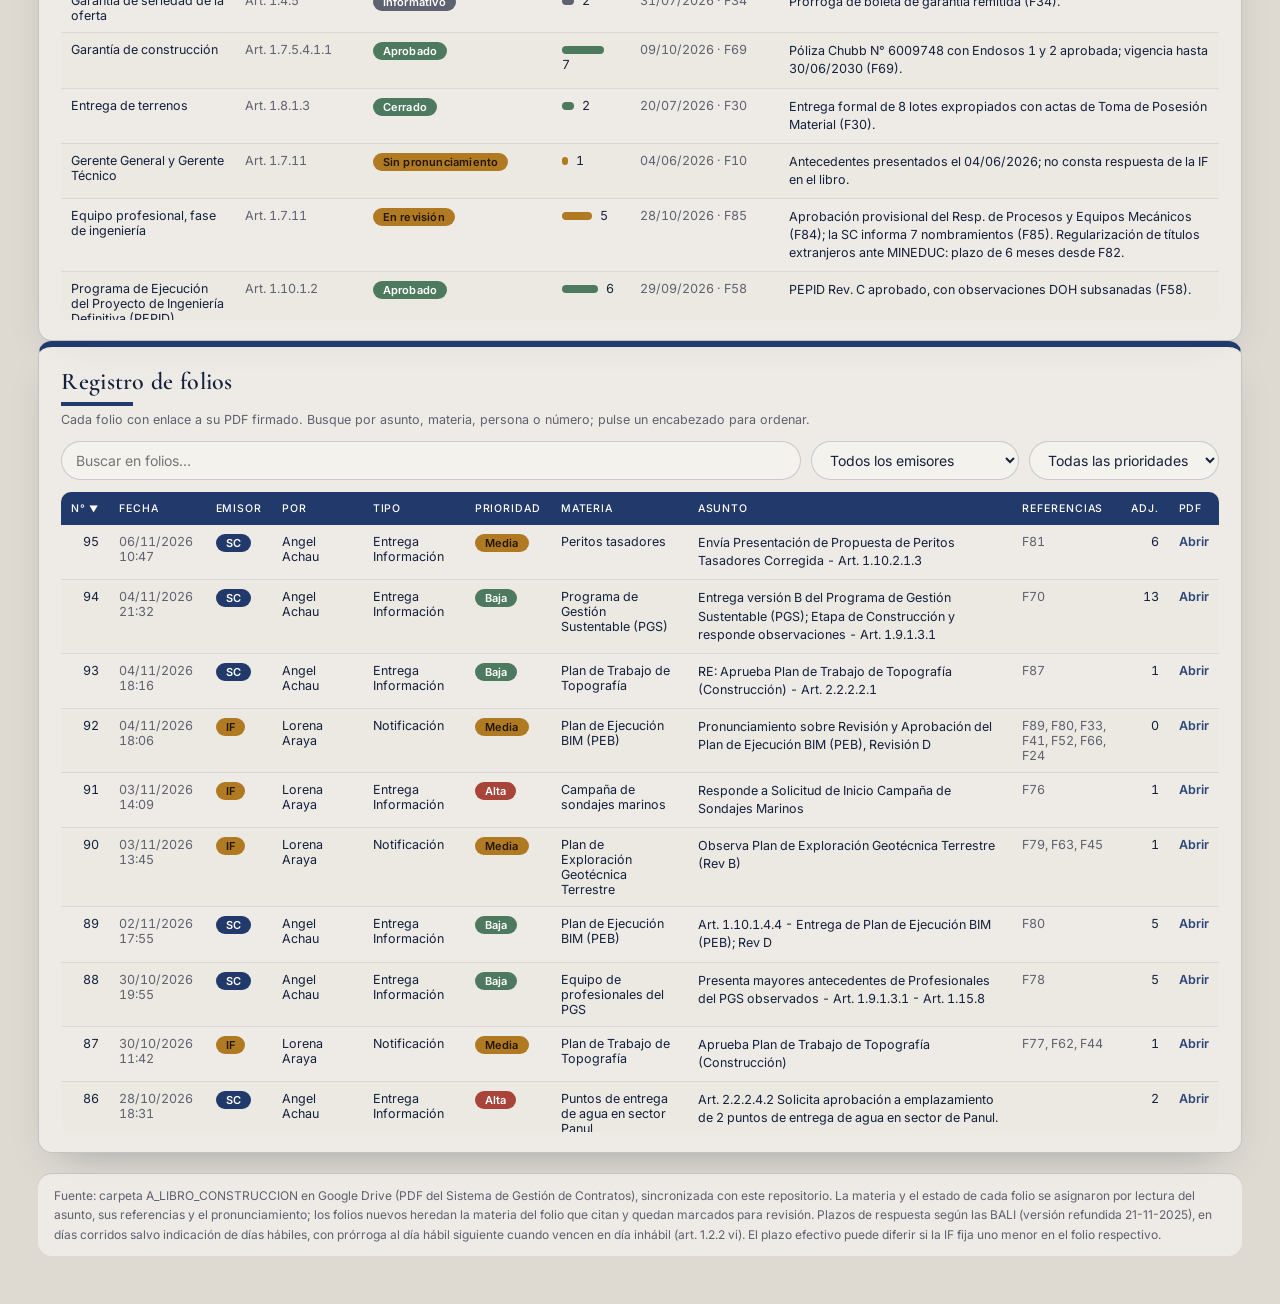
==== commit cf0eeb50: "Tema Piedra con Azul marino, modos Día y Noche; retira la vista de plazos BALI - Elimina la sección " ====
--- a/index.html
+++ b/index.html
@@ -27,7 +27,6 @@
         <div class="menu-list" id="menu-ver" role="menu" hidden>
           <button role="menuitemradio" data-view="todo" aria-checked="true">Todo el panel</button>
           <button role="menuitemradio" data-view="pendientes" aria-checked="false">Acciones pendientes</button>
-          <button role="menuitemradio" data-view="plazos" aria-checked="false">Plazos contractuales (BALI)</button>
           <button role="menuitemradio" data-view="materias" aria-checked="false">Estado de materias</button>
           <button role="menuitemradio" data-view="registro" aria-checked="false">Registro de folios</button>
           <button role="menuitemradio" data-view="presentacion" aria-checked="false">Modo presentación (rotativo)</button>
@@ -78,15 +77,6 @@
       </table></div>
     </section>
 
-    <section class="card" id="plazos" data-views="todo plazos">
-      <h2>Plazos contractuales de respuesta (BALI)</h2>
-      <p class="hint" id="plazos-computo"></p>
-      <div class="tablewrap"><table>
-        <thead><tr><th>Procedimiento</th><th>Artículo BALI</th><th>Plazo IF</th><th>Plazo SC</th><th>Materias a las que se aplica</th><th>Disposición</th></tr></thead>
-        <tbody id="t-plazos"></tbody>
-      </table></div>
-    </section>
-
     <section class="card" id="materias" data-views="todo materias">
       <h2>Estado de todas las materias</h2>
       <p class="hint">Agrupación de los folios por materia contractual y estado según el último pronunciamiento registrado.</p>
--- a/assets/style.css
+++ b/assets/style.css
@@ -98,7 +98,7 @@
 .tile:hover { transform: translateY(-3px); box-shadow: 0 22px 40px -18px color-mix(in srgb, var(--c) 55%, transparent); }
 .tile::after { content: ""; position: absolute; right: -30px; top: -30px; width: 110px; height: 110px; border-radius: 50%; background: radial-gradient(color-mix(in srgb, var(--c) 40%, transparent), transparent 70%); }
 .tiles .tile:nth-child(1) { --c: var(--sapphire); } .tiles .tile:nth-child(2) { --c: var(--teal); } .tiles .tile:nth-child(3) { --c: var(--violet); }
-.tiles .tile:nth-child(4) { --c: var(--amber); } .tiles .tile:nth-child(5) { --c: var(--ruby); } .tiles .tile:nth-child(6) { --c: var(--rose); } .tiles .tile:nth-child(7) { --c: var(--gold); } .tiles .tile:nth-child(8) { --c: var(--emerald); }
+.tiles .tile:nth-child(4) { --c: var(--amber); } .tiles .tile:nth-child(5) { --c: var(--ruby); } .tiles .tile:nth-child(6) { --c: var(--rose); } .tiles .tile:nth-child(7) { --c: var(--stone); } .tiles .tile:nth-child(8) { --c: var(--emerald); }
 .tile .lbl { color: var(--muted); font-size: 11.5px; text-transform: uppercase; letter-spacing: 1.2px; font-weight: 500; }
 .tile .val { font-family: var(--serif); font-weight: 600; font-size: 46px; line-height: 1; margin: 10px 0 6px; font-variant-numeric: lining-nums tabular-nums; color: color-mix(in srgb, var(--c) 55%, var(--fg)); }
 .tile .val small { font-family: var(--sans); font-size: 13px; color: var(--muted); font-weight: 400; }
@@ -225,12 +225,14 @@
 .revela { transition: opacity .55s ease, transform .55s cubic-bezier(.2, .7, .3, 1); }
 @media (prefers-reduced-motion: reduce) { .fondo i { animation: none; } .card:hover, .takeaway:hover, .tile:hover .val { transform: none; } .tile::before { display: none; } .oculta { opacity: 1; transform: none; } }
 
-/* Modos de visualización: Día, Noche y Luna */
-html[data-modo="dia"] { --bg: #f6f2ea; --bg2: #efe8db; --panel: rgba(255, 253, 248, .9); --panel-solid: #fffdf8; --panel2: #f3ecdf; --line: rgba(140, 108, 40, .28); --line2: rgba(20, 30, 50, .1); --fg: #161e33; --muted: #535a6e; --gold: #a07a1c; --gold2: #b8913c; --sapphire: #2355e0; --sapphire2: #5f86f0; --amber: #c27f12; --amber2: #e0a53b; --emerald: #0d8a5f; --ruby: #c92f4a; --violet: #6a43e0; --teal: #0a8ea3; --rose: #c8517c; --shadow: 0 18px 40px -22px rgba(60, 45, 15, .35); color-scheme: light; }
-html[data-modo="noche"] { --bg: #0a0f1c; --bg2: #0f1629; --panel: rgba(20, 28, 48, .78); --panel-solid: #141c30; --panel2: #1b2540; --line: rgba(201, 169, 97, .22); --line2: rgba(255, 255, 255, .08); --fg: #f0ebdf; --muted: #a4adc2; --gold: #d8b566; --gold2: #eeda9f; --sapphire: #4a7bff; --sapphire2: #8fb0ff; --amber: #d99a26; --amber2: #f5cf7a; --emerald: #1fae7e; --ruby: #e0486a; --violet: #8f6cff; --teal: #17acc0; --rose: #f08fb0; --shadow: 0 1px 0 rgba(255,255,255,.04) inset, 0 18px 40px -18px rgba(0,0,0,.6); color-scheme: dark; }
-html[data-modo="luna"] { --bg: #0b1030; --bg2: #141a48; --panel: rgba(24, 31, 74, .8); --panel-solid: #181f4a; --panel2: #232b60; --line: rgba(190, 205, 255, .26); --line2: rgba(255, 255, 255, .1); --fg: #eff2ff; --muted: #b2bce2; --gold: #c6d3ff; --gold2: #e8eeff; --sapphire: #5a7cf2; --sapphire2: #a8c0ff; --amber: #c98a1e; --amber2: #f3c76f; --emerald: #1c9f86; --ruby: #d84a72; --violet: #8765ee; --teal: #1d9cb0; --rose: #e888b5; --shadow: 0 1px 0 rgba(255,255,255,.05) inset, 0 18px 40px -18px rgba(3, 6, 30, .75); color-scheme: dark; }
-html[data-modo="noche"] .fondo i { filter: brightness(.8); }
-html[data-modo="luna"] .fondo i { filter: grayscale(.65) brightness(.72) sepia(.15) hue-rotate(190deg); }
+/* Modos de visualización: Día y Noche · tema Piedra con Azul marino
+   --gold actúa como acento principal (azul marino en Día, piedra clara en Noche). */
+html[data-modo="dia"] { --stone: #7b7468; --bg: #dedad2; --bg2: #d3cec4; --panel: rgba(245, 243, 238, .9); --panel-solid: #f4f2ed; --panel2: #e6e2d9; --line: rgba(27, 42, 74, .2); --line2: rgba(27, 42, 74, .09); --fg: #14213d; --muted: #5d6170; --gold: #1b2f5a; --gold2: #2c4679; --sapphire: #22396b; --sapphire2: #4a6496; --amber: #b07a22; --amber2: #d6a650; --emerald: #4d7a5e; --ruby: #a8443a; --violet: #57627a; --teal: #3d6382; --rose: #8a3b34; --shadow: 0 18px 40px -22px rgba(20, 28, 45, .35); color-scheme: light; }
+html[data-modo="noche"] { --stone: #6e685d; --bg: #0c1424; --bg2: #111b30; --panel: rgba(20, 30, 52, .8); --panel-solid: #15203a; --panel2: #1d2a48; --line: rgba(205, 198, 184, .22); --line2: rgba(255, 255, 255, .08); --fg: #ebe7df; --muted: #a9aab0; --gold: #cfc7b8; --gold2: #e6e0d4; --sapphire: #3d5c99; --sapphire2: #8aa3d4; --amber: #c08a2e; --amber2: #e2b866; --emerald: #5b8f6e; --ruby: #b8544a; --violet: #66728c; --teal: #4b7396; --rose: #9c4a42; --shadow: 0 1px 0 rgba(255,255,255,.04) inset, 0 18px 40px -18px rgba(0,0,0,.6); color-scheme: dark; }
+html[data-modo="dia"] .fondo i { filter: grayscale(.55) sepia(.12) brightness(1.02); }
+html[data-modo="noche"] .fondo i { filter: grayscale(.5) brightness(.7) sepia(.1) hue-rotate(185deg); }
+html[data-modo="dia"] .toolbar .btn.primary { color: #fff; }
+html[data-modo="noche"] .toolbar .btn.primary { color: #14213d; }
 html.cambio * { transition: background-color .4s, color .4s, border-color .4s !important; }
 
 /* Realce de botones y colores */
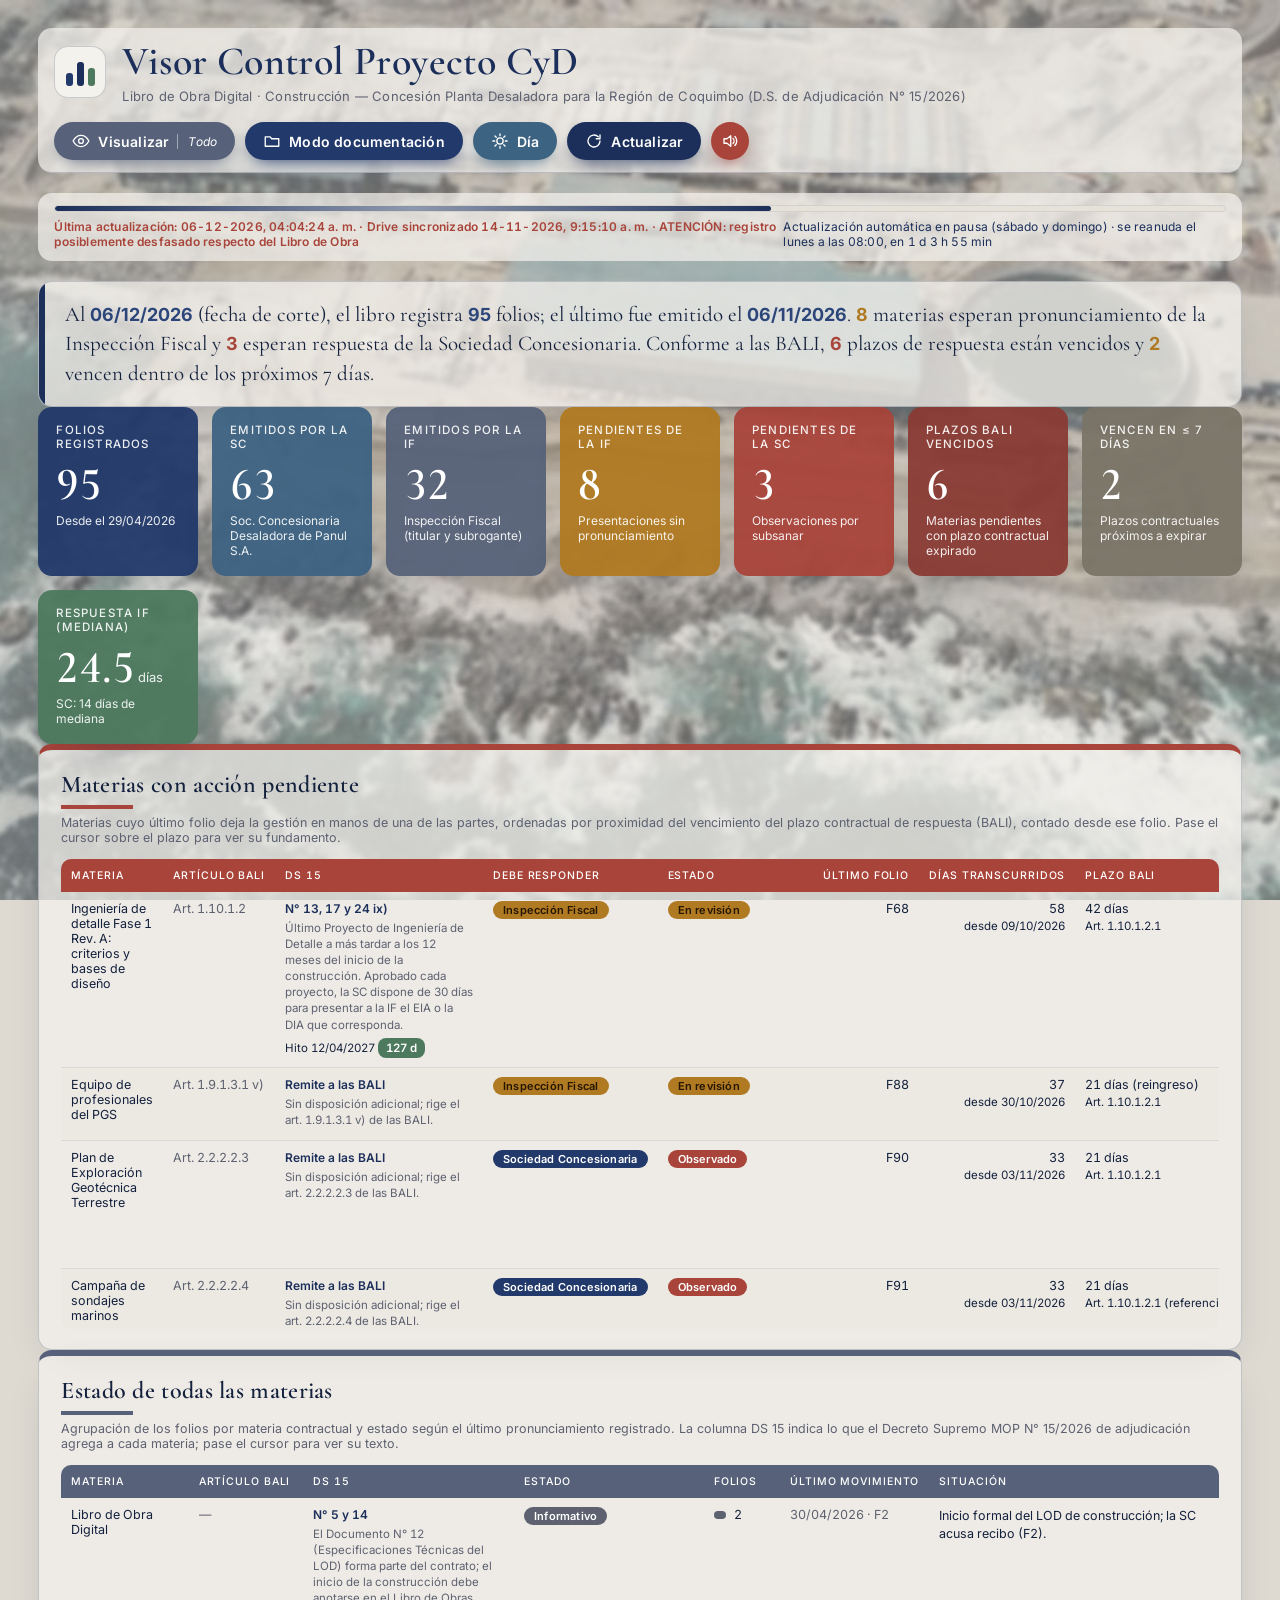
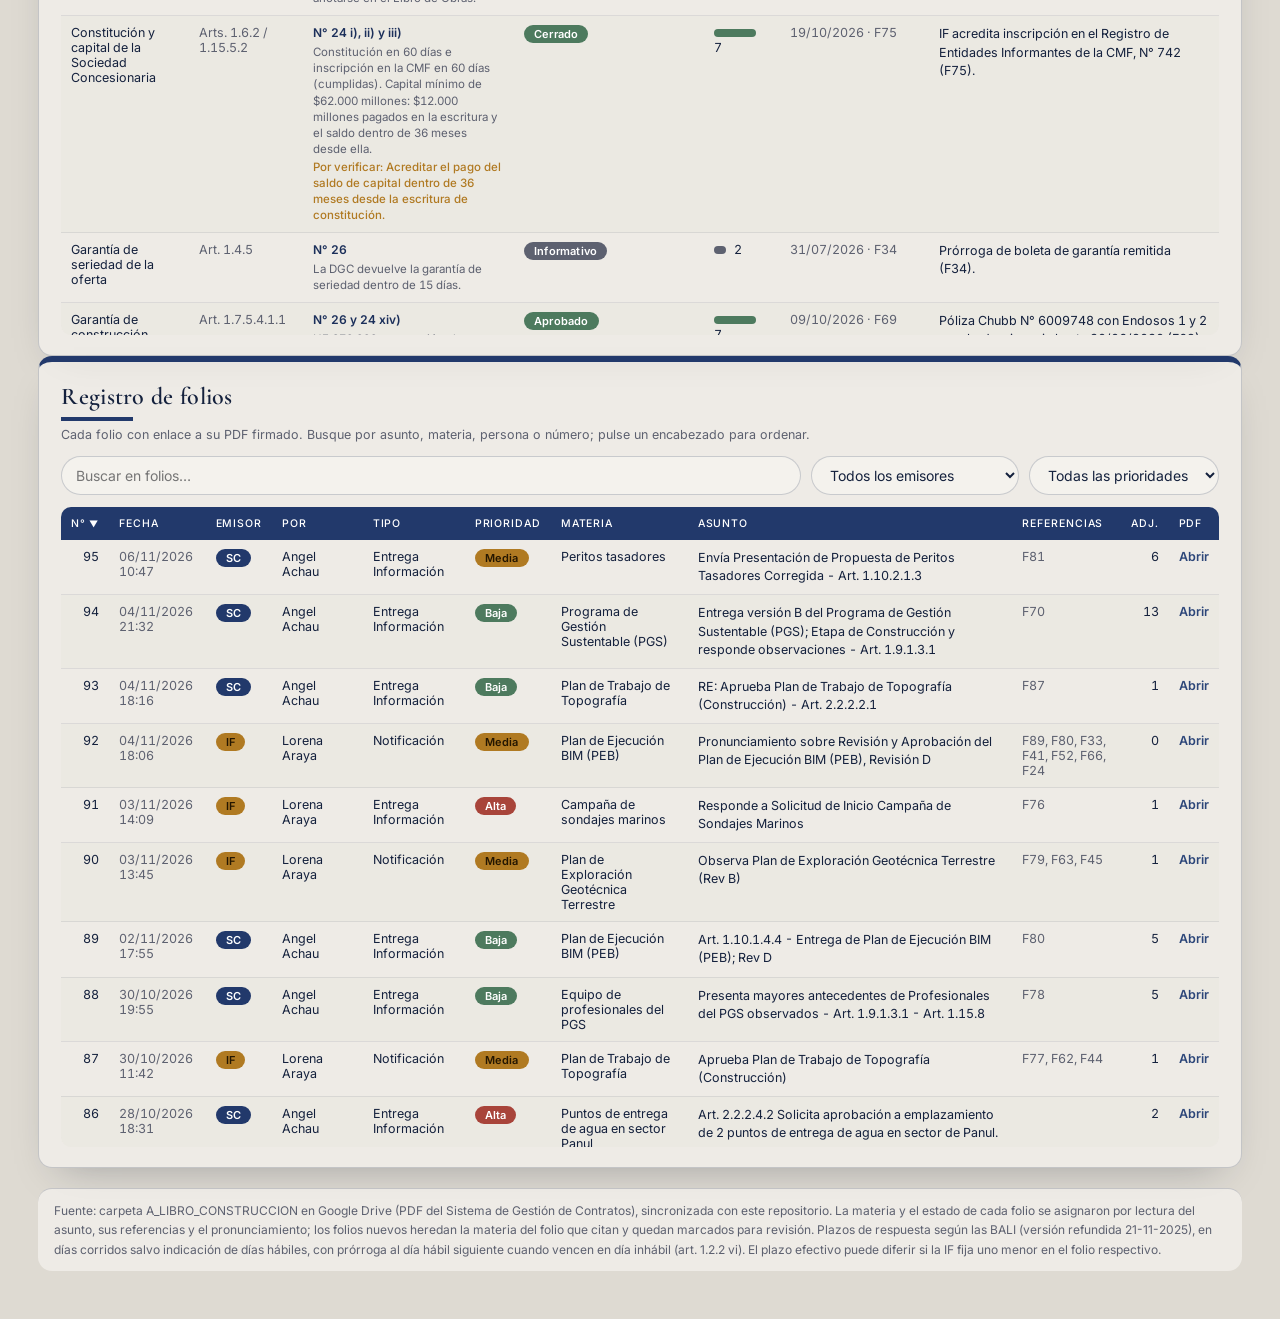
==== commit 7ce3c23e: "Agrega columna DS 15 (decreto de adjudicación) a las tablas de materias - data/ds15.json: numerales," ====
--- a/index.html
+++ b/index.html
@@ -72,16 +72,16 @@
       <h2>Materias con acción pendiente</h2>
       <p class="hint">Materias cuyo último folio deja la gestión en manos de una de las partes, ordenadas por proximidad del vencimiento del plazo contractual de respuesta (BALI), contado desde ese folio. Pase el cursor sobre el plazo para ver su fundamento.</p>
       <div class="tablewrap"><table>
-        <thead><tr><th>Materia</th><th>Artículo BALI</th><th>Debe responder</th><th>Estado</th><th class="num">Último folio</th><th class="num">Días transcurridos</th><th>Plazo BALI</th><th class="num">Vencimiento</th><th>Situación</th></tr></thead>
+        <thead><tr><th>Materia</th><th>Artículo BALI</th><th>DS 15</th><th>Debe responder</th><th>Estado</th><th class="num">Último folio</th><th class="num">Días transcurridos</th><th>Plazo BALI</th><th class="num">Vencimiento</th><th>Situación</th></tr></thead>
         <tbody id="t-pend"></tbody>
       </table></div>
     </section>
 
     <section class="card" id="materias" data-views="todo materias">
       <h2>Estado de todas las materias</h2>
-      <p class="hint">Agrupación de los folios por materia contractual y estado según el último pronunciamiento registrado.</p>
+      <p class="hint">Agrupación de los folios por materia contractual y estado según el último pronunciamiento registrado. La columna DS 15 indica lo que el Decreto Supremo MOP N° 15/2026 de adjudicación agrega a cada materia; pase el cursor para ver su texto.</p>
       <div class="tablewrap"><table>
-        <thead><tr><th>Materia</th><th>Artículo BALI</th><th>Estado</th><th>Folios</th><th>Último movimiento</th><th>Situación</th></tr></thead>
+        <thead><tr><th>Materia</th><th>Artículo BALI</th><th>DS 15</th><th>Estado</th><th>Folios</th><th>Último movimiento</th><th>Situación</th></tr></thead>
         <tbody id="t-mat"></tbody>
       </table></div>
     </section>
--- a/assets/style.css
+++ b/assets/style.css
@@ -250,3 +250,8 @@
 
 td.plazo { white-space: nowrap; cursor: help; }
 td .dim { font-size: 11.5px; margin-top: 3px; }
+td.ds { min-width: 13rem; max-width: 18rem; cursor: help; line-height: 1.4; }
+.ds-num { font-weight: 600; color: var(--gold); font-size: 12px; }
+.ds-res { font-size: 11.5px; color: var(--muted); margin-top: 2px; }
+.ds-pend { color: var(--amber); font-weight: 500; }
+.ds-hito { margin-top: 5px; font-size: 11.5px; white-space: nowrap; }
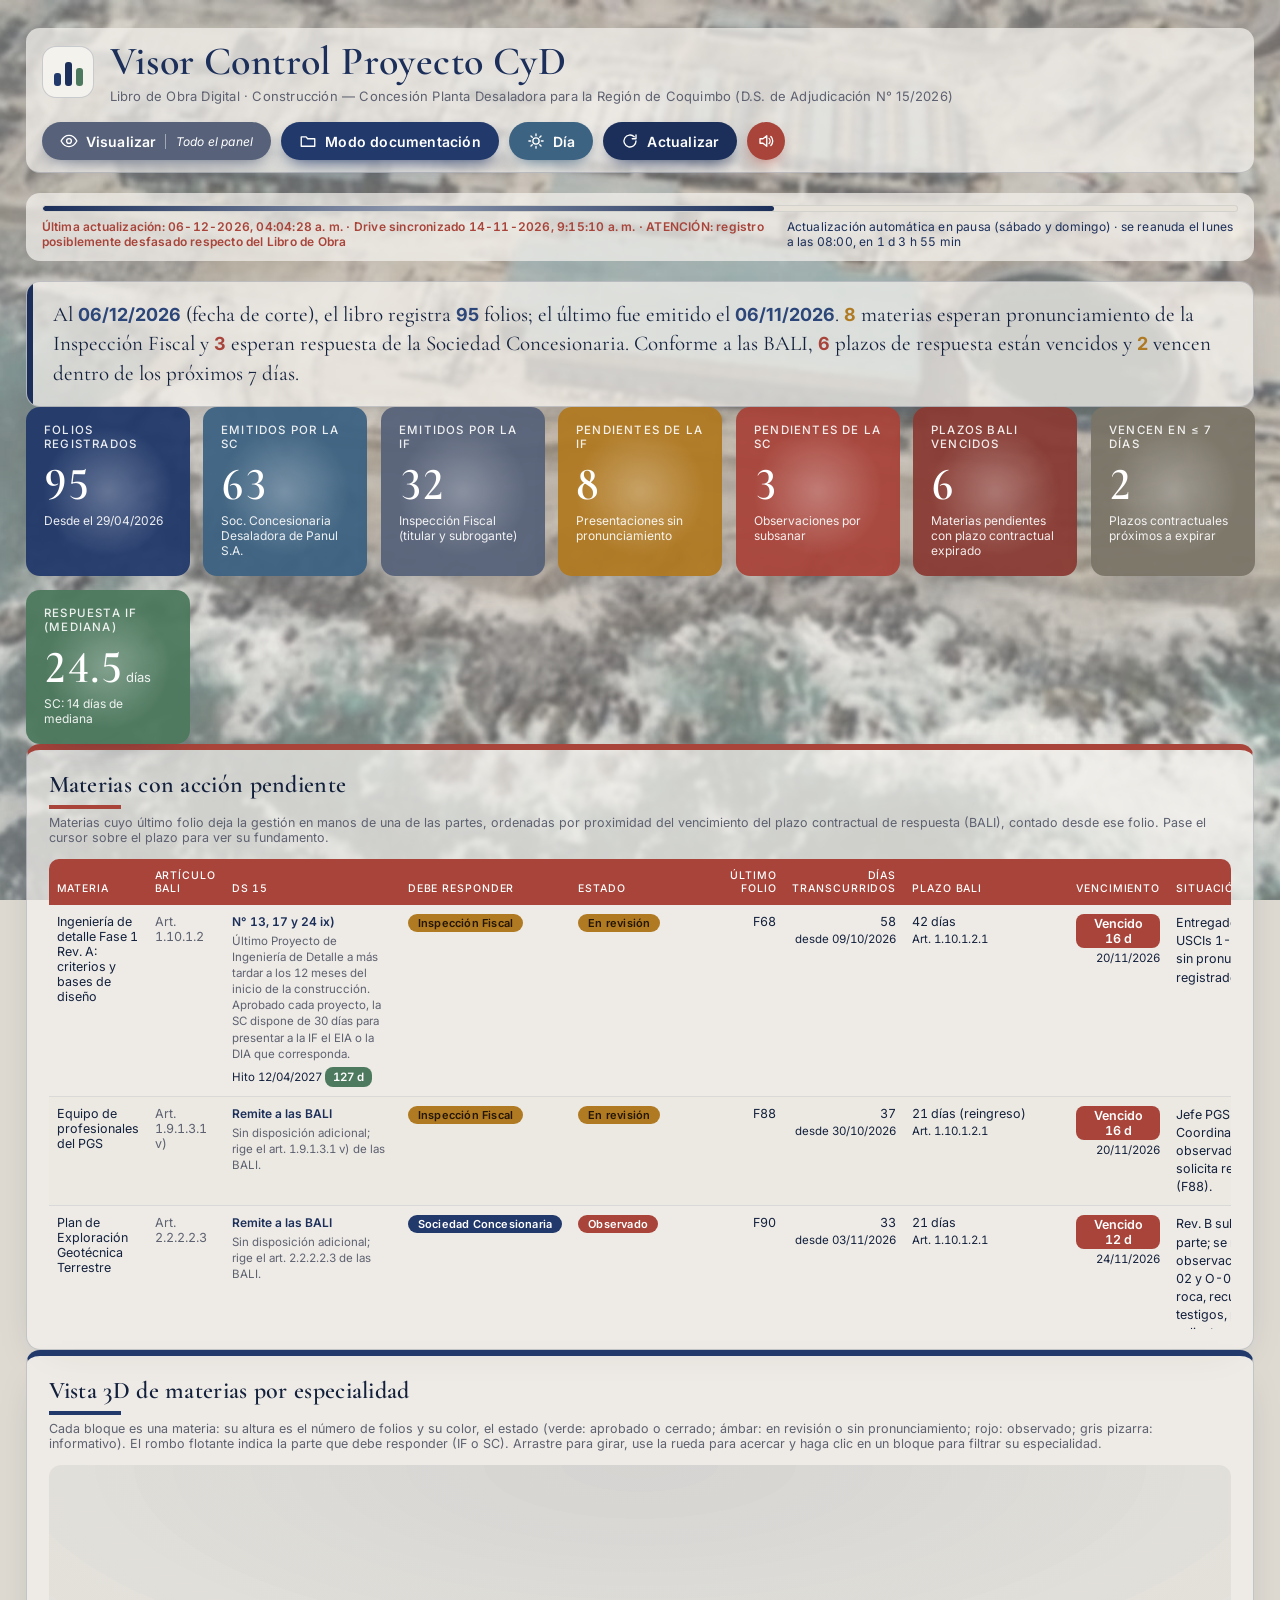
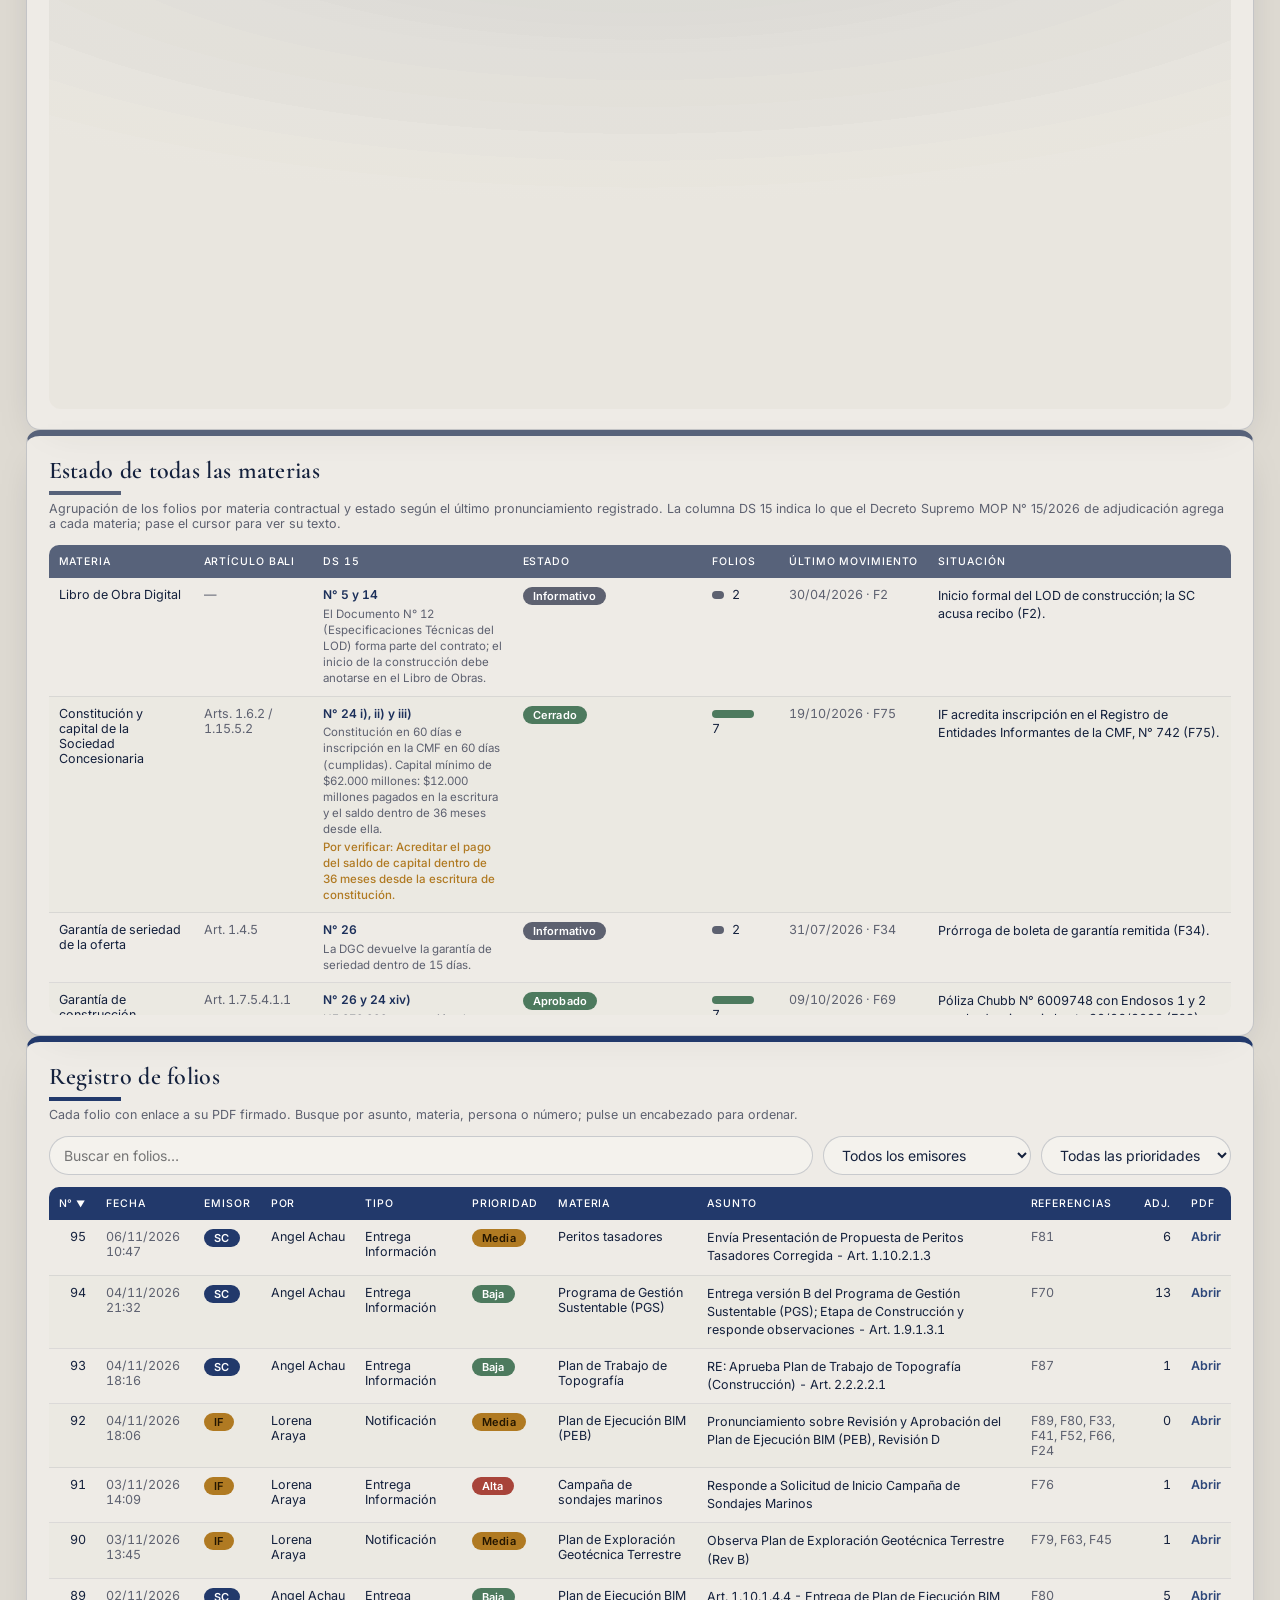
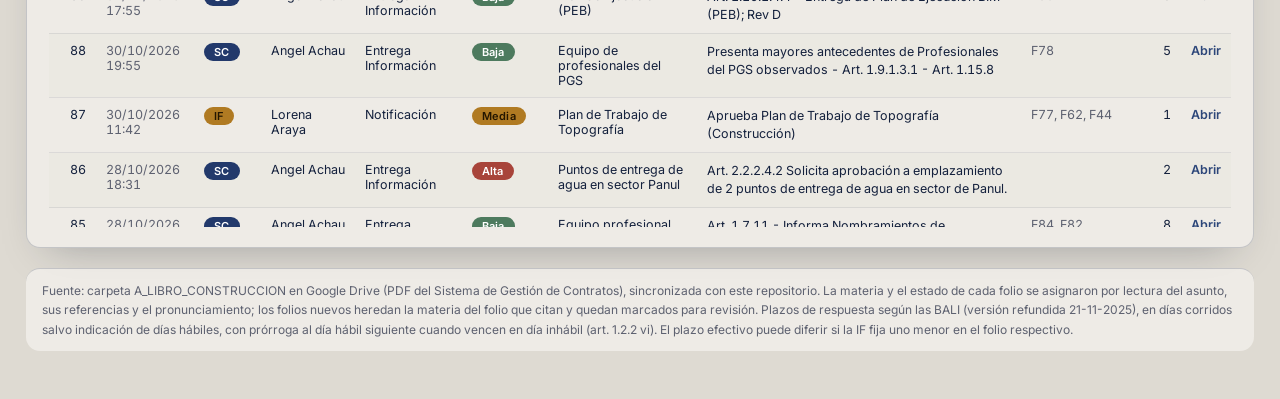
==== commit 58fdba90: "Filtro por especialidad y vista 3D con movimiento de profundidad - data/especialidades.json: 8 espec" ====
--- a/index.html
+++ b/index.html
@@ -27,9 +27,12 @@
         <div class="menu-list" id="menu-ver" role="menu" hidden>
           <button role="menuitemradio" data-view="todo" aria-checked="true">Todo el panel</button>
           <button role="menuitemradio" data-view="pendientes" aria-checked="false">Acciones pendientes</button>
+          <button role="menuitemradio" data-view="vista3d" aria-checked="false">Vista 3D por especialidad</button>
           <button role="menuitemradio" data-view="materias" aria-checked="false">Estado de materias</button>
           <button role="menuitemradio" data-view="registro" aria-checked="false">Registro de folios</button>
           <button role="menuitemradio" data-view="presentacion" aria-checked="false">Modo presentación (rotativo)</button>
+          <div class="menu-sep" role="separator">Filtrar por especialidad</div>
+          <div id="menu-esp" role="group" aria-label="Especialidad"></div>
         </div>
       </div>
       <a class="btn" href="https://claude.ai/artifact/MFFk47NGSvPQMffjYbyyE7" target="_blank" rel="noopener" title="Abre el panel documental en claude.ai">
@@ -53,6 +56,8 @@
   </div>
 
   <main id="vistas">
+    <div class="filtro-esp" id="filtro-esp" hidden><span>Filtro activo · Especialidad: <b id="filtro-esp-nom"></b></span><button type="button" class="btn" id="filtro-esp-quitar">Quitar filtro</button></div>
+
     <section class="takeaway card-in" data-views="todo pendientes">
       <p>Al <b data-k="corte">—</b> (fecha de corte), el libro registra <b data-k="total">—</b> folios; el último fue emitido el <b data-k="ultima">—</b>. <b class="warn" data-k="pend_if">—</b> materias esperan pronunciamiento de la Inspección Fiscal y <b class="bad" data-k="pend_sc">—</b> esperan respuesta de la Sociedad Concesionaria. Conforme a las BALI, <b class="bad" data-k="venc">—</b> plazos de respuesta están vencidos y <b class="warn" data-k="prox">—</b> vencen dentro de los próximos 7 días.</p>
     </section>
@@ -75,6 +80,12 @@
         <thead><tr><th>Materia</th><th>Artículo BALI</th><th>DS 15</th><th>Debe responder</th><th>Estado</th><th class="num">Último folio</th><th class="num">Días transcurridos</th><th>Plazo BALI</th><th class="num">Vencimiento</th><th>Situación</th></tr></thead>
         <tbody id="t-pend"></tbody>
       </table></div>
+    </section>
+
+    <section class="card" id="vista3d" data-views="todo vista3d">
+      <h2>Vista 3D de materias por especialidad</h2>
+      <p class="hint">Cada bloque es una materia: su altura es el número de folios y su color, el estado (verde: aprobado o cerrado; ámbar: en revisión o sin pronunciamiento; rojo: observado; gris pizarra: informativo). El rombo flotante indica la parte que debe responder (IF o SC). Arrastre para girar, use la rueda para acercar y haga clic en un bloque para filtrar su especialidad.</p>
+      <div class="v3d" id="v3d"></div>
     </section>
 
     <section class="card" id="materias" data-views="todo materias">
@@ -110,6 +121,7 @@
 <div class="toast" id="toast" role="status" hidden></div>
 <div class="tip" id="tip" hidden></div>
 <script src="vendor/d3.min.js"></script>
+<script src="assets/vista3d.js"></script>
 <script src="assets/app.js"></script>
 <script src="assets/fondos.js"></script>
 </body>
--- a/assets/style.css
+++ b/assets/style.css
@@ -31,7 +31,7 @@
     linear-gradient(180deg, var(--bg), var(--bg2));
   background-attachment: fixed;
 }
-.app { max-width: 1440px; margin: 0 auto; padding: 28px clamp(14px, 3vw, 40px) 48px; display: flex; flex-direction: column; gap: 20px; }
+.app { max-width: 1880px; margin: 0 auto; padding: 28px clamp(12px, 2vw, 32px) 48px; display: flex; flex-direction: column; gap: 20px; }
 
 /* Encabezado */
 .top { display: flex; justify-content: space-between; align-items: center; gap: 18px; flex-wrap: wrap; padding-bottom: 18px; border-bottom: 1px solid var(--line); }
@@ -132,7 +132,7 @@
 tbody tr { transition: background .2s; }
 tbody tr:nth-child(even) { background: color-mix(in srgb, var(--panel2) 35%, transparent); }
 tbody tr:hover { background: color-mix(in srgb, var(--gold) 9%, transparent); }
-td.num, th.num { text-align: right; } td.dim { color: var(--muted); } td.wrap { min-width: 16rem; line-height: 1.45; }
+td.num, th.num { text-align: right; } td.dim { color: var(--muted); } td.wrap { min-width: 13rem; line-height: 1.45; }
 td a { color: var(--gold2); text-decoration: none; font-weight: 600; border-bottom: 1px solid transparent; } td a:hover { border-color: var(--gold2); }
 .badge { display: inline-block; padding: 2px 10px; border-radius: 99px; font-size: 11px; font-weight: 600; white-space: nowrap; letter-spacing: .2px;
   color: var(--c, var(--muted)); background: color-mix(in srgb, var(--c, var(--muted)) 16%, transparent); border: 1px solid color-mix(in srgb, var(--c, var(--muted)) 45%, transparent); }
@@ -250,8 +250,38 @@
 
 td.plazo { white-space: nowrap; cursor: help; }
 td .dim { font-size: 11.5px; margin-top: 3px; }
-td.ds { min-width: 13rem; max-width: 18rem; cursor: help; line-height: 1.4; }
+td.ds { min-width: 12rem; max-width: 17rem; cursor: help; line-height: 1.4; }
 .ds-num { font-weight: 600; color: var(--gold); font-size: 12px; }
 .ds-res { font-size: 11.5px; color: var(--muted); margin-top: 2px; }
 .ds-pend { color: var(--amber); font-weight: 500; }
 .ds-hito { margin-top: 5px; font-size: 11.5px; white-space: nowrap; }
+#pendientes th, #pendientes td { padding-left: 8px; padding-right: 8px; }
+#pendientes th { white-space: normal; vertical-align: bottom; }
+#pendientes td.wrap { min-width: 11rem; } #pendientes td.ds { min-width: 11rem; }
+
+/* Filtro por especialidad */
+.menu-sep { margin: 8px 6px 4px; padding-top: 8px; border-top: 1px solid var(--line); color: var(--muted); font-size: 10.5px; text-transform: uppercase; letter-spacing: 1px; }
+#menu-esp { display: flex; flex-direction: column; max-height: 300px; overflow: auto; }
+#menu-esp button { all: unset; padding: 7px 12px; border-radius: 9px; cursor: pointer; font-size: 13px; }
+#menu-esp button:hover { background: var(--panel2); color: var(--gold); }
+#menu-esp button[aria-checked=true] { color: var(--gold); font-weight: 600; }
+#menu-esp button[aria-checked=true]::before { content: "◆ "; font-size: 10px; }
+.filtro-esp { display: flex; align-items: center; justify-content: space-between; gap: 12px; padding: 10px 16px; border-radius: var(--radius);
+  background: color-mix(in srgb, var(--gold) 14%, var(--panel-solid)); border: 1px solid color-mix(in srgb, var(--gold) 40%, transparent); font-size: 14px; }
+.filtro-esp b { color: var(--gold); }
+.filtro-esp .btn { padding: 6px 14px; font-size: 13px; }
+
+/* Vista 3D */
+#vista3d { --c: var(--sapphire); }
+.v3d { position: relative; width: 100%; border-radius: 12px; overflow: hidden; touch-action: none;
+  background: radial-gradient(120% 90% at 50% 0%, color-mix(in srgb, var(--gold) 10%, transparent), transparent 70%), color-mix(in srgb, var(--panel2) 55%, transparent); }
+.v3d canvas { display: block; width: 100%; cursor: grab; }
+.v3d canvas:active { cursor: grabbing; }
+
+/* Profundidad en indicadores */
+.tiles { perspective: 900px; }
+.tile { transform-style: preserve-3d; will-change: transform; transition: transform .18s ease-out, box-shadow .25s; }
+.tile .val, .tile .lbl { transform: translateZ(24px); }
+.tile::before { background: radial-gradient(circle at var(--gx, 50%) var(--gy, 50%), rgba(255,255,255,.28), transparent 55%); transform: none; transition: none; }
+.tile:hover::before { transform: none; }
+.tile:hover .val { transform: translateZ(30px) scale(1.04); }
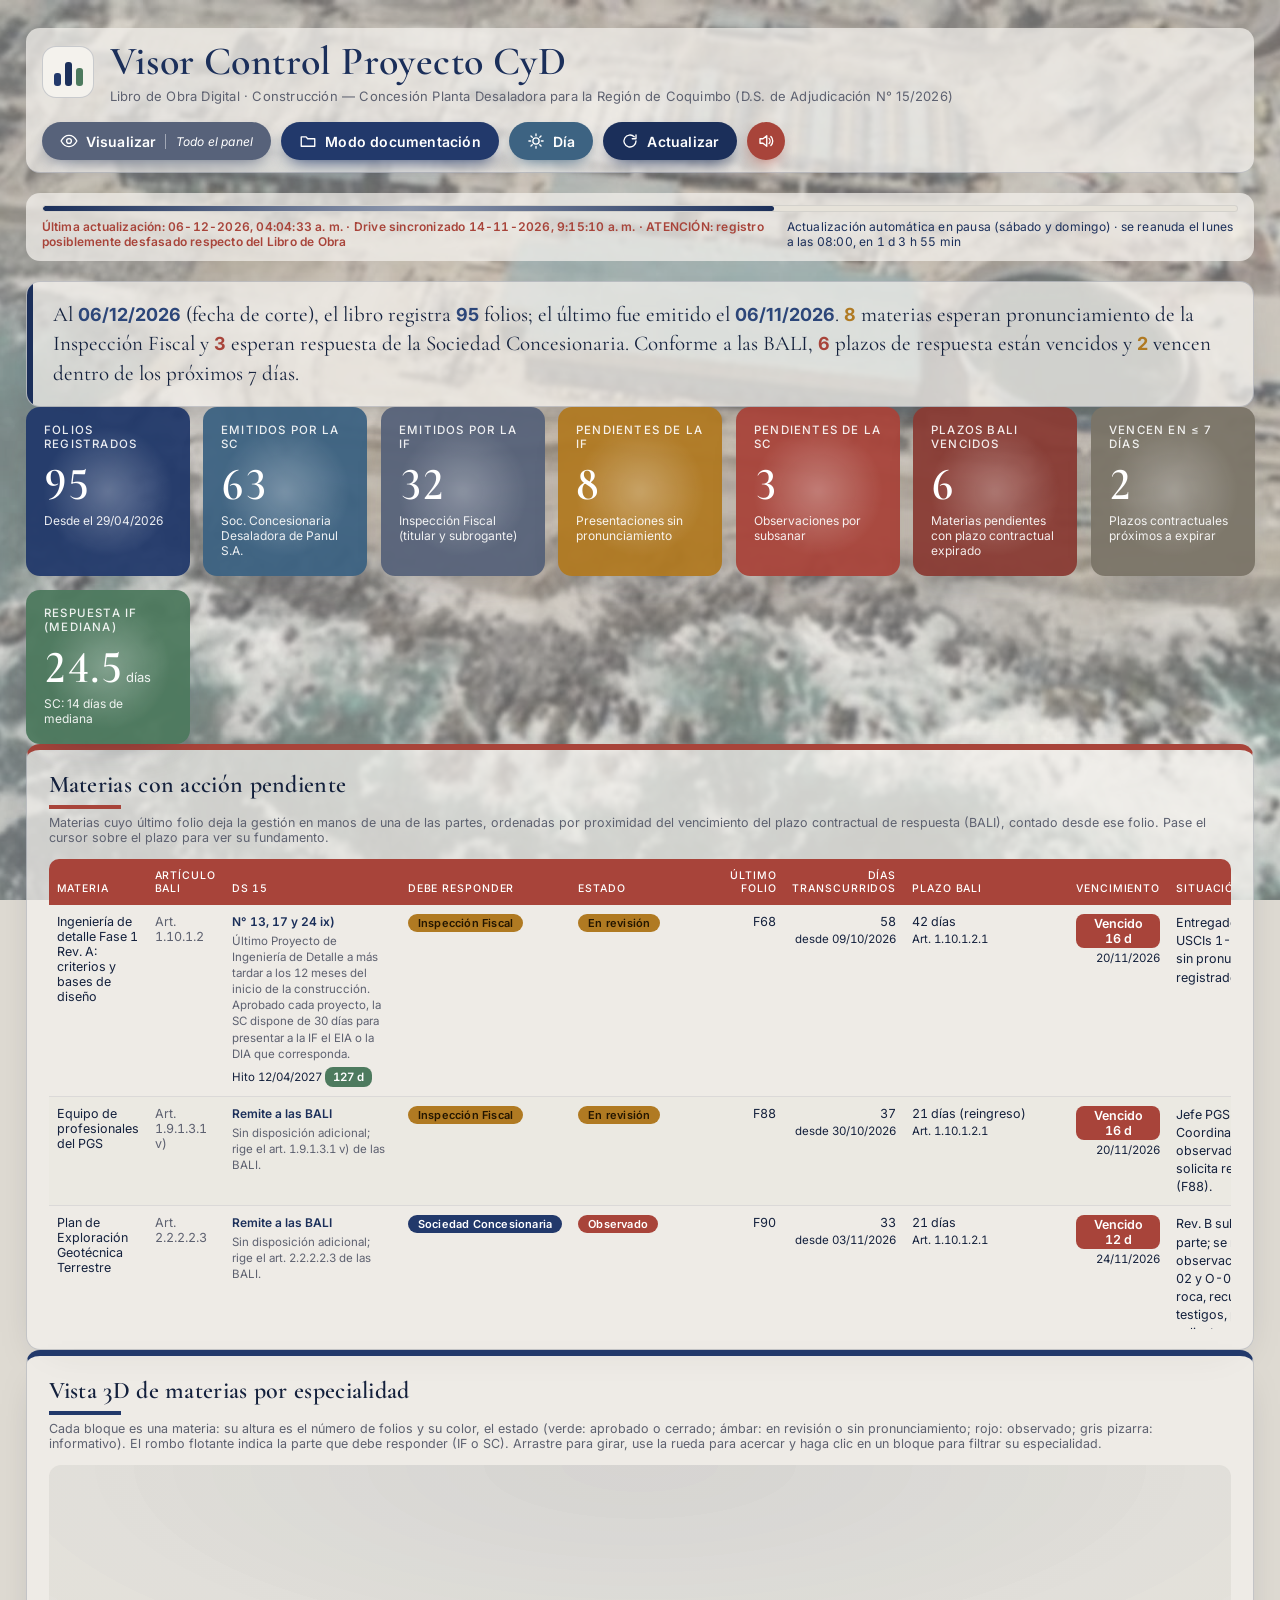
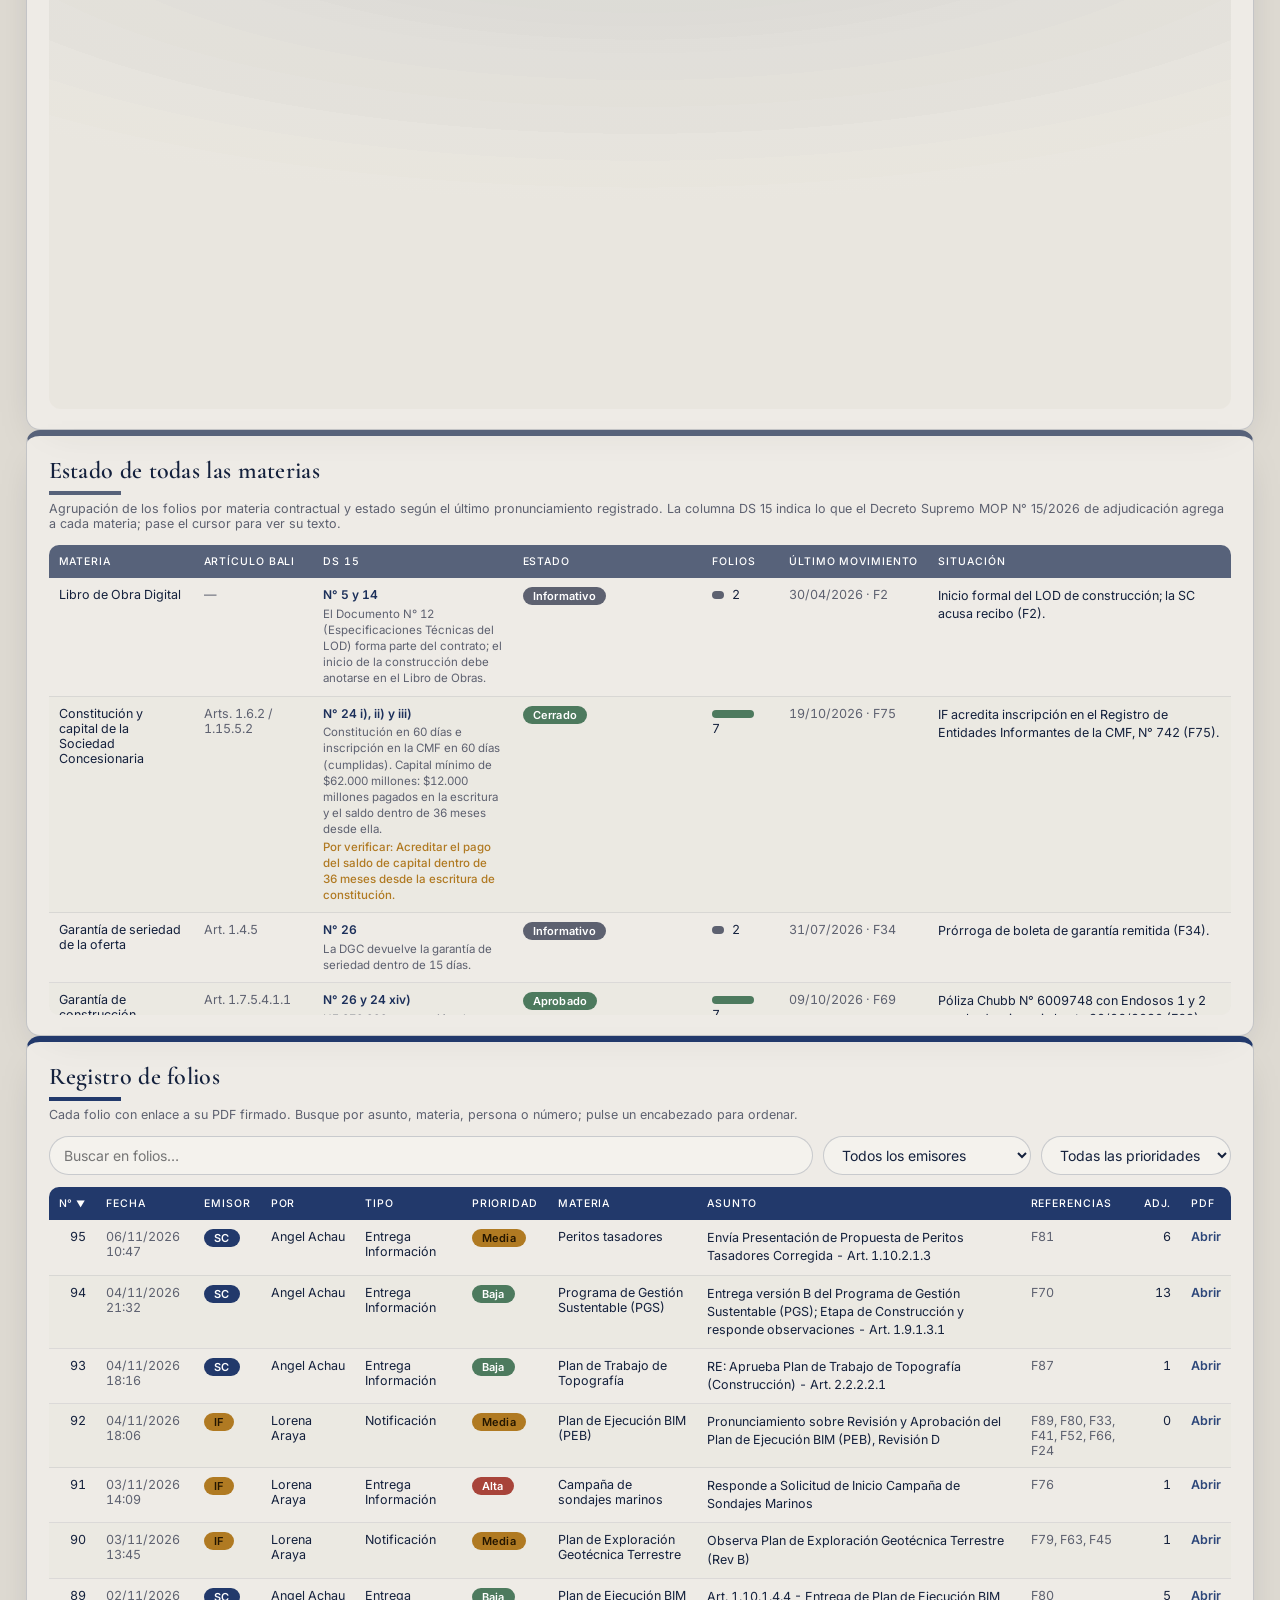
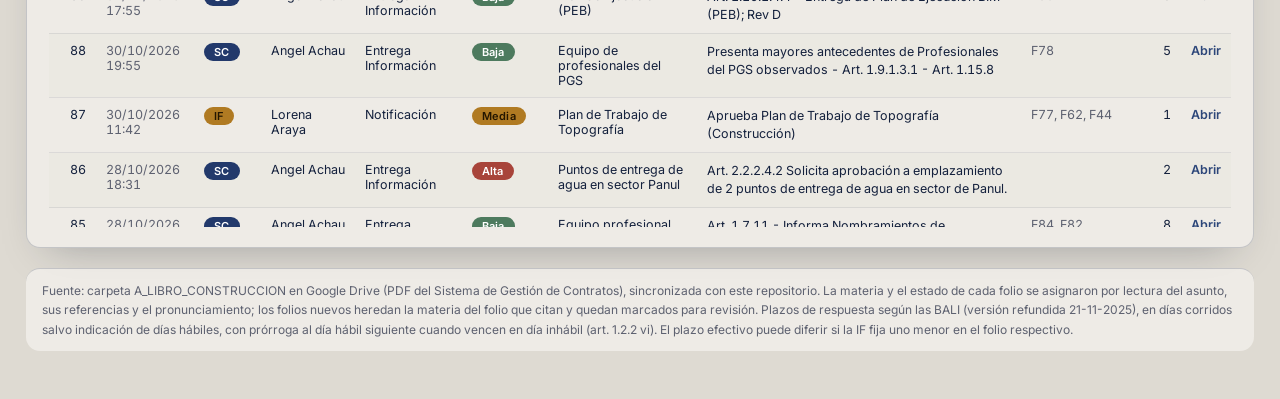
==== commit 3792073f: "Asigna especialidades según los cargos del TDR de la Asesoría a la Inspección Fiscal - data/especial" ====
--- a/index.html
+++ b/index.html
@@ -31,7 +31,7 @@
           <button role="menuitemradio" data-view="materias" aria-checked="false">Estado de materias</button>
           <button role="menuitemradio" data-view="registro" aria-checked="false">Registro de folios</button>
           <button role="menuitemradio" data-view="presentacion" aria-checked="false">Modo presentación (rotativo)</button>
-          <div class="menu-sep" role="separator">Filtrar por especialidad</div>
+          <div class="menu-sep" role="separator">Filtrar por especialidad (TDR AIF)</div>
           <div id="menu-esp" role="group" aria-label="Especialidad"></div>
         </div>
       </div>
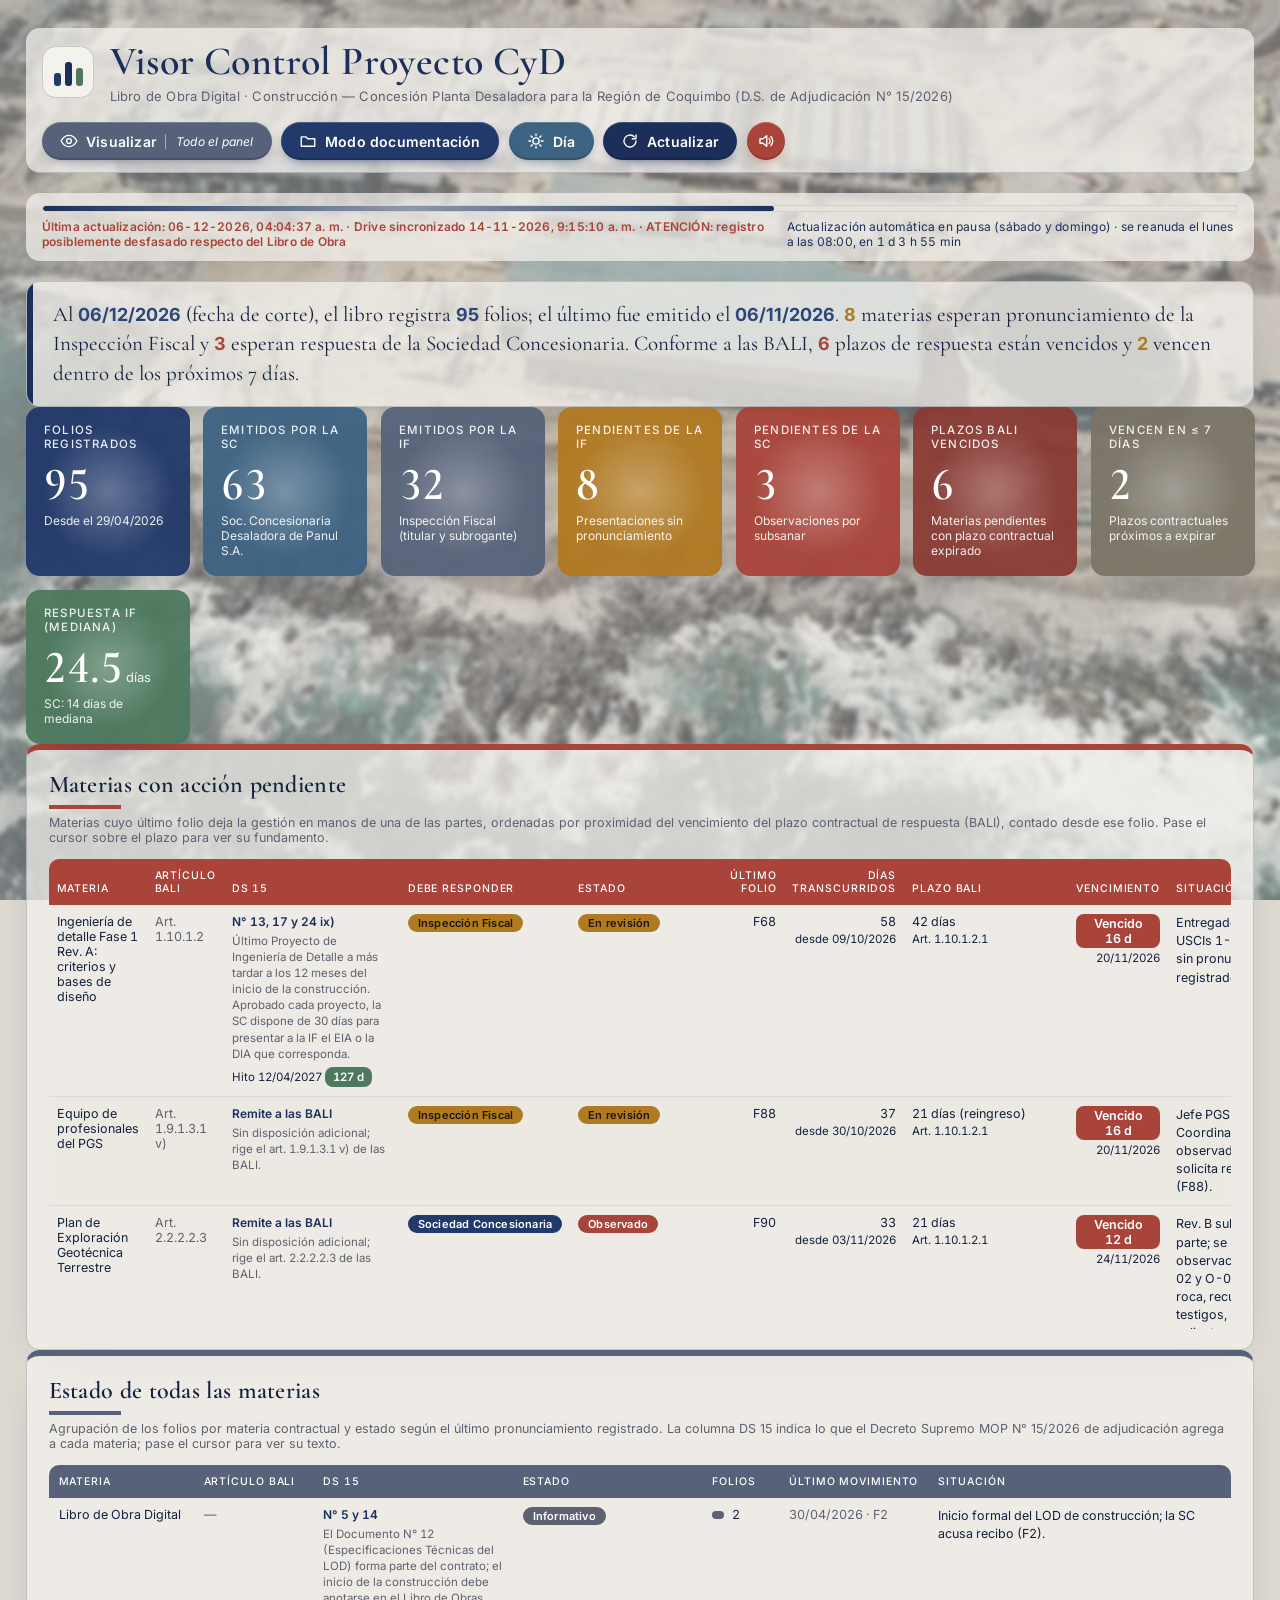
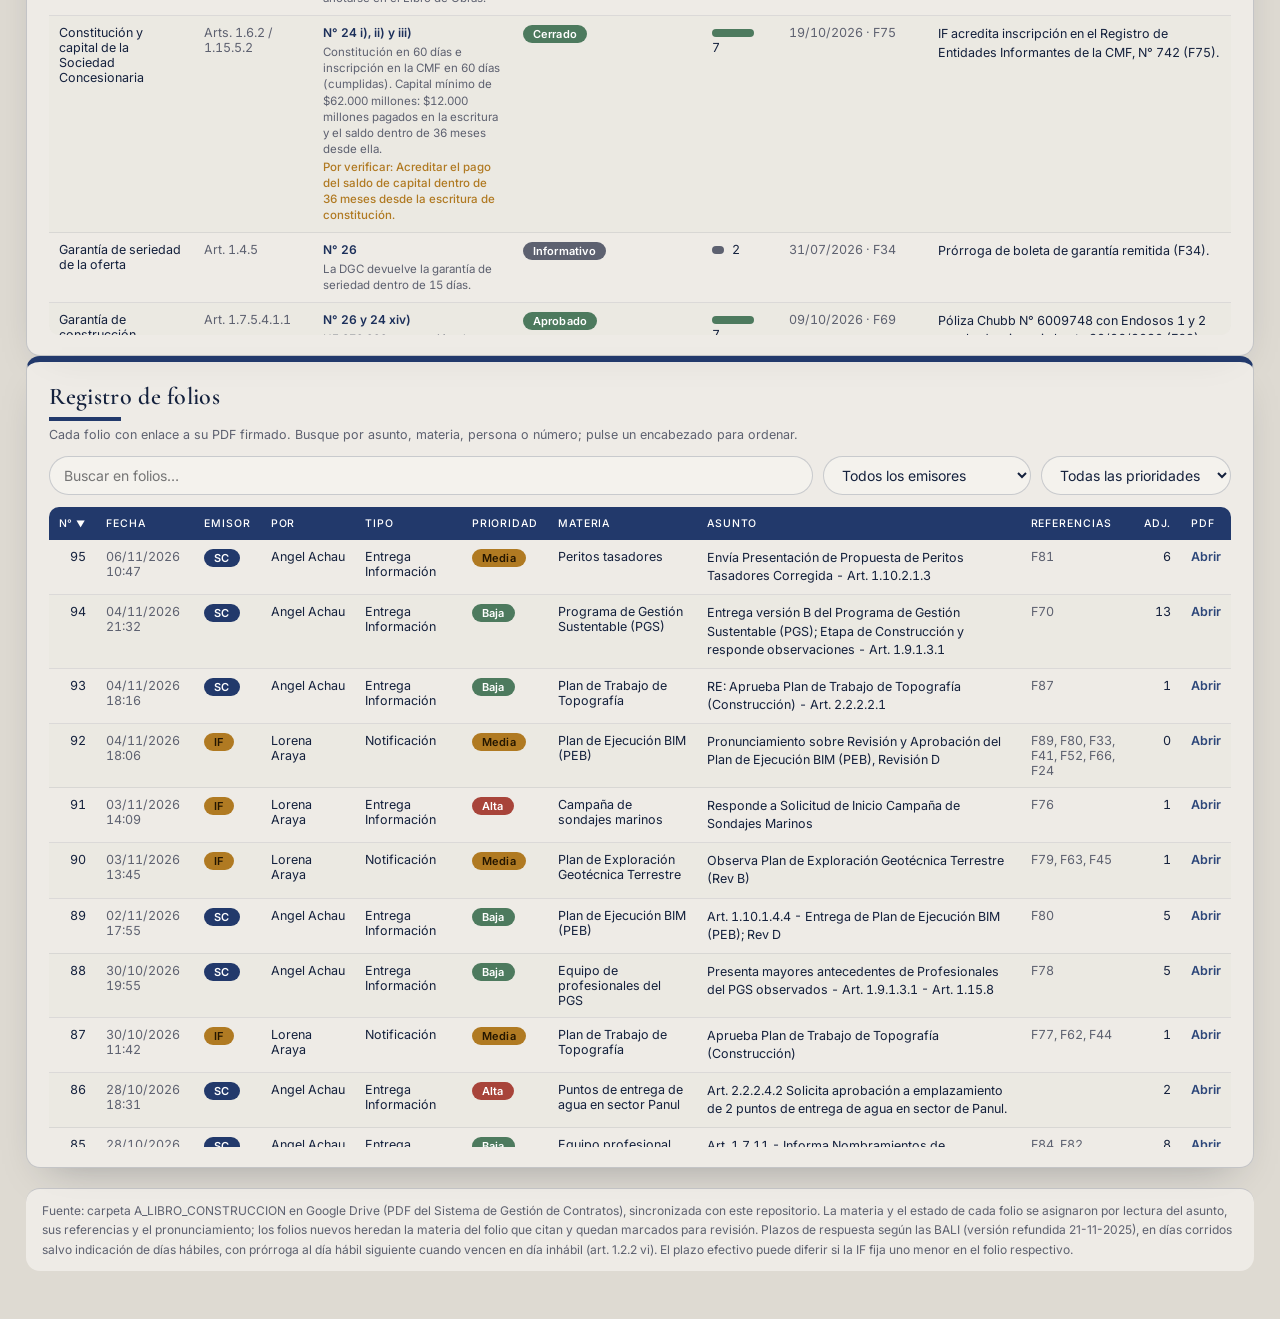
==== commit 913dd204: "Retira la vista 3D; profundidad en botones y menú Visualizar - Elimina la sección «Vista 3D por espe" ====
--- a/index.html
+++ b/index.html
@@ -27,7 +27,6 @@
         <div class="menu-list" id="menu-ver" role="menu" hidden>
           <button role="menuitemradio" data-view="todo" aria-checked="true">Todo el panel</button>
           <button role="menuitemradio" data-view="pendientes" aria-checked="false">Acciones pendientes</button>
-          <button role="menuitemradio" data-view="vista3d" aria-checked="false">Vista 3D por especialidad</button>
           <button role="menuitemradio" data-view="materias" aria-checked="false">Estado de materias</button>
           <button role="menuitemradio" data-view="registro" aria-checked="false">Registro de folios</button>
           <button role="menuitemradio" data-view="presentacion" aria-checked="false">Modo presentación (rotativo)</button>
@@ -82,12 +81,6 @@
       </table></div>
     </section>
 
-    <section class="card" id="vista3d" data-views="todo vista3d">
-      <h2>Vista 3D de materias por especialidad</h2>
-      <p class="hint">Cada bloque es una materia: su altura es el número de folios y su color, el estado (verde: aprobado o cerrado; ámbar: en revisión o sin pronunciamiento; rojo: observado; gris pizarra: informativo). El rombo flotante indica la parte que debe responder (IF o SC). Arrastre para girar, use la rueda para acercar y haga clic en un bloque para filtrar su especialidad.</p>
-      <div class="v3d" id="v3d"></div>
-    </section>
-
     <section class="card" id="materias" data-views="todo materias">
       <h2>Estado de todas las materias</h2>
       <p class="hint">Agrupación de los folios por materia contractual y estado según el último pronunciamiento registrado. La columna DS 15 indica lo que el Decreto Supremo MOP N° 15/2026 de adjudicación agrega a cada materia; pase el cursor para ver su texto.</p>
@@ -121,7 +114,7 @@
 <div class="toast" id="toast" role="status" hidden></div>
 <div class="tip" id="tip" hidden></div>
 <script src="vendor/d3.min.js"></script>
-<script src="assets/vista3d.js"></script>
+<script src="assets/profundidad.js"></script>
 <script src="assets/app.js"></script>
 <script src="assets/fondos.js"></script>
 </body>
--- a/assets/style.css
+++ b/assets/style.css
@@ -271,13 +271,6 @@
 .filtro-esp b { color: var(--gold); }
 .filtro-esp .btn { padding: 6px 14px; font-size: 13px; }
 
-/* Vista 3D */
-#vista3d { --c: var(--sapphire); }
-.v3d { position: relative; width: 100%; border-radius: 12px; overflow: hidden; touch-action: none;
-  background: radial-gradient(120% 90% at 50% 0%, color-mix(in srgb, var(--gold) 10%, transparent), transparent 70%), color-mix(in srgb, var(--panel2) 55%, transparent); }
-.v3d canvas { display: block; width: 100%; cursor: grab; }
-.v3d canvas:active { cursor: grabbing; }
-
 /* Profundidad en indicadores */
 .tiles { perspective: 900px; }
 .tile { transform-style: preserve-3d; will-change: transform; transition: transform .18s ease-out, box-shadow .25s; }
@@ -285,3 +278,30 @@
 .tile::before { background: radial-gradient(circle at var(--gx, 50%) var(--gy, 50%), rgba(255,255,255,.28), transparent 55%); transform: none; transition: none; }
 .tile:hover::before { transform: none; }
 .tile:hover .val { transform: translateZ(30px) scale(1.04); }
+
+/* Profundidad en botones: relieve al pasar el cursor y hundimiento al pulsar */
+.toolbar, .filtro-esp { perspective: 600px; }
+.toolbar .btn, .filtro-esp .btn { transform-style: preserve-3d; will-change: transform;
+  transition: transform .16s ease-out, box-shadow .2s ease, filter .2s ease;
+  box-shadow: 0 1px 0 rgba(255,255,255,.18) inset, 0 -2px 0 rgba(0,0,0,.18) inset, 0 6px 14px -8px var(--b, rgba(0,0,0,.4)); }
+.toolbar .btn:hover, .filtro-esp .btn:hover {
+  box-shadow: 0 1px 0 rgba(255,255,255,.22) inset, 0 -3px 0 rgba(0,0,0,.2) inset, 0 14px 22px -10px var(--b, rgba(0,0,0,.45)), 0 4px 0 -1px color-mix(in srgb, var(--b, #000) 55%, #000); }
+.toolbar .btn::after, .filtro-esp .btn::after { content: ""; position: absolute; inset: 0; border-radius: inherit; pointer-events: none; opacity: 0;
+  background: radial-gradient(circle at var(--gx, 50%) var(--gy, 50%), rgba(255,255,255,.35), transparent 60%); transition: opacity .2s; }
+.toolbar .btn, .filtro-esp .btn { position: relative; }
+.toolbar .btn:hover::after, .filtro-esp .btn:hover::after { opacity: 1; }
+
+/* Menú Visualizar: cada opción sobresale levemente al recorrerla */
+.menu-list { perspective: 500px; transform-style: preserve-3d; }
+.menu-list button, #menu-esp button { position: relative; transition: transform .16s cubic-bezier(.2,.8,.2,1), box-shadow .18s ease, background .18s ease, color .18s; transform-origin: left center; }
+.menu-list button:hover, #menu-esp button:hover, .menu-list button:focus-visible, #menu-esp button:focus-visible {
+  transform: translateX(6px) translateZ(18px) scale(1.035); background: var(--panel-solid); color: var(--gold);
+  box-shadow: 0 10px 18px -10px rgba(0,0,0,.45), 0 0 0 1px color-mix(in srgb, var(--gold) 35%, transparent), -3px 0 0 var(--gold); z-index: 1; }
+.menu-list button:active, #menu-esp button:active { transform: translateX(4px) translateZ(4px) scale(.99); }
+@media (prefers-reduced-motion: reduce) {
+  .menu-list button:hover, #menu-esp button:hover { transform: none; }
+  .toolbar .btn, .filtro-esp .btn { transition: none; }
+}
+.top { position: relative; z-index: 40; }
+#menu-esp { padding: 3px 12px 3px 2px; }
+.menu-list button:hover, #menu-esp button:hover, .menu-list button:focus-visible, #menu-esp button:focus-visible { transform: translateX(4px) translateZ(16px) scale(1.03); }
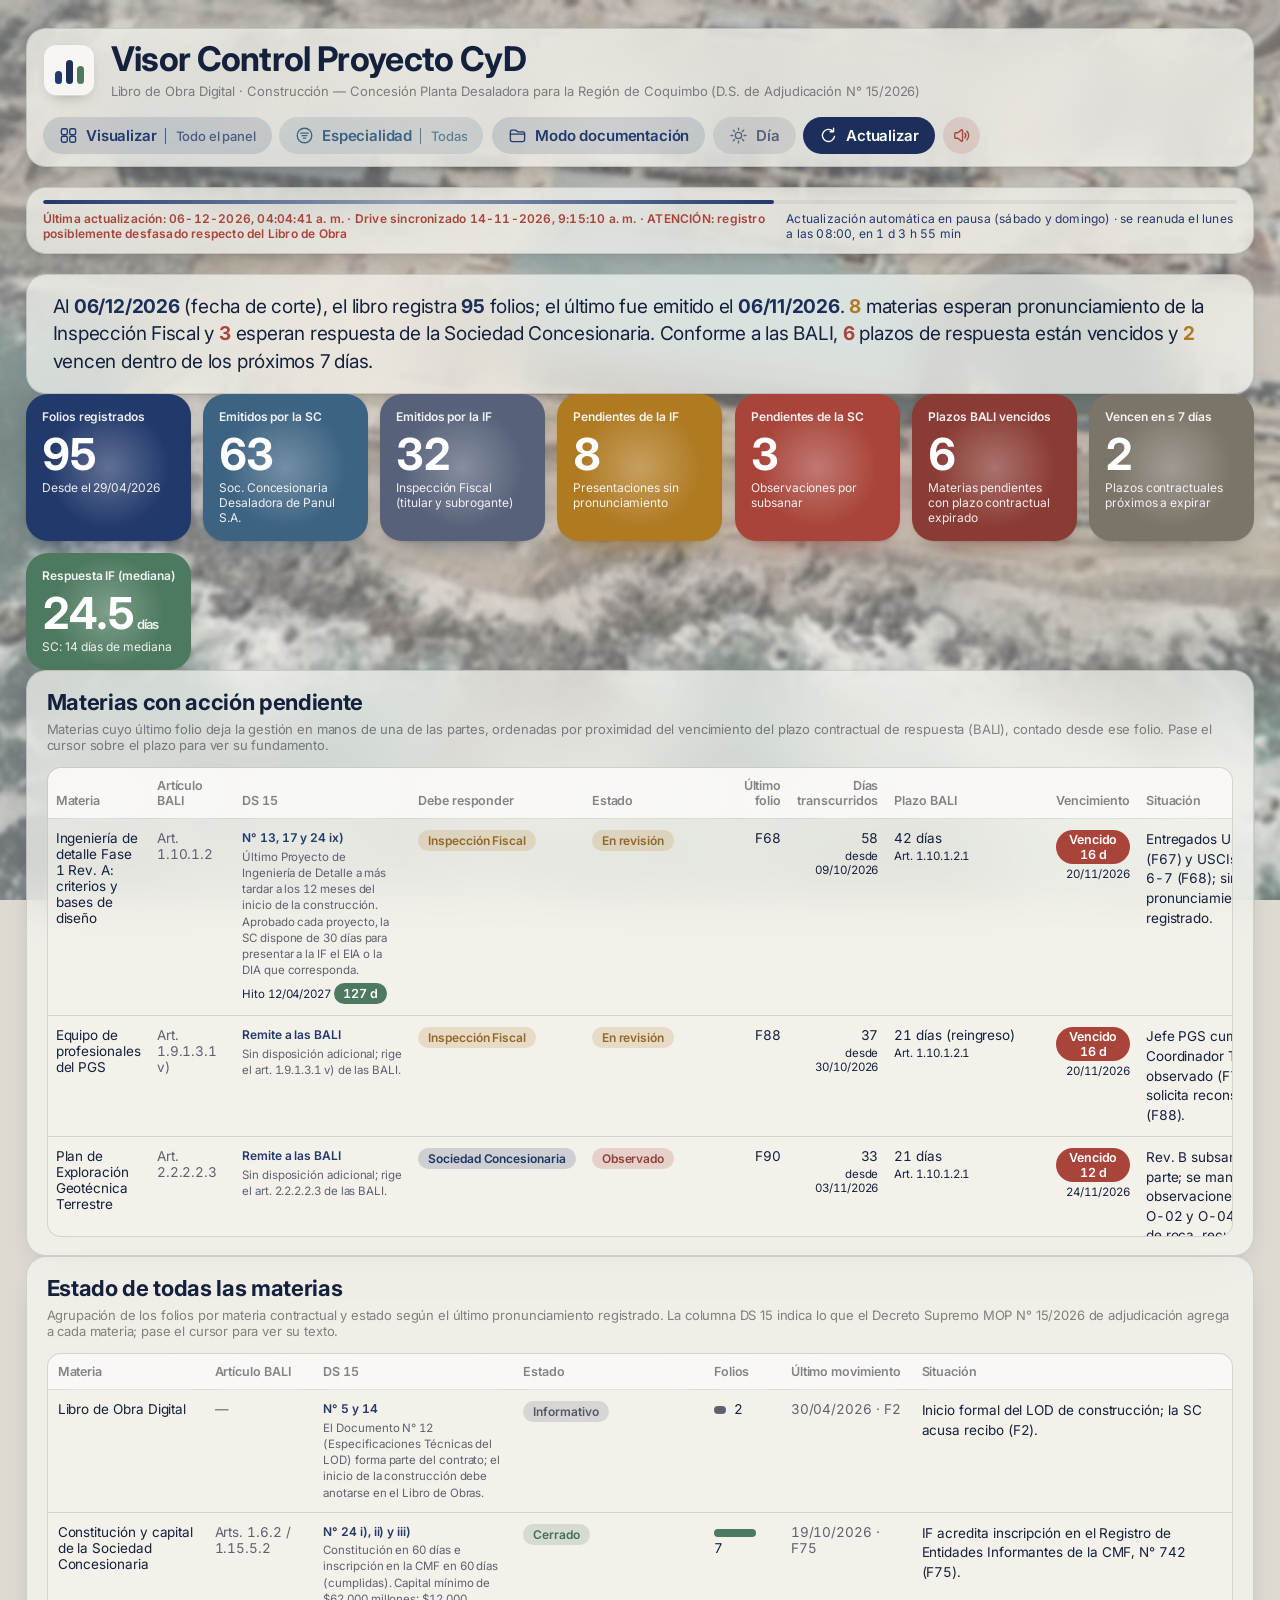
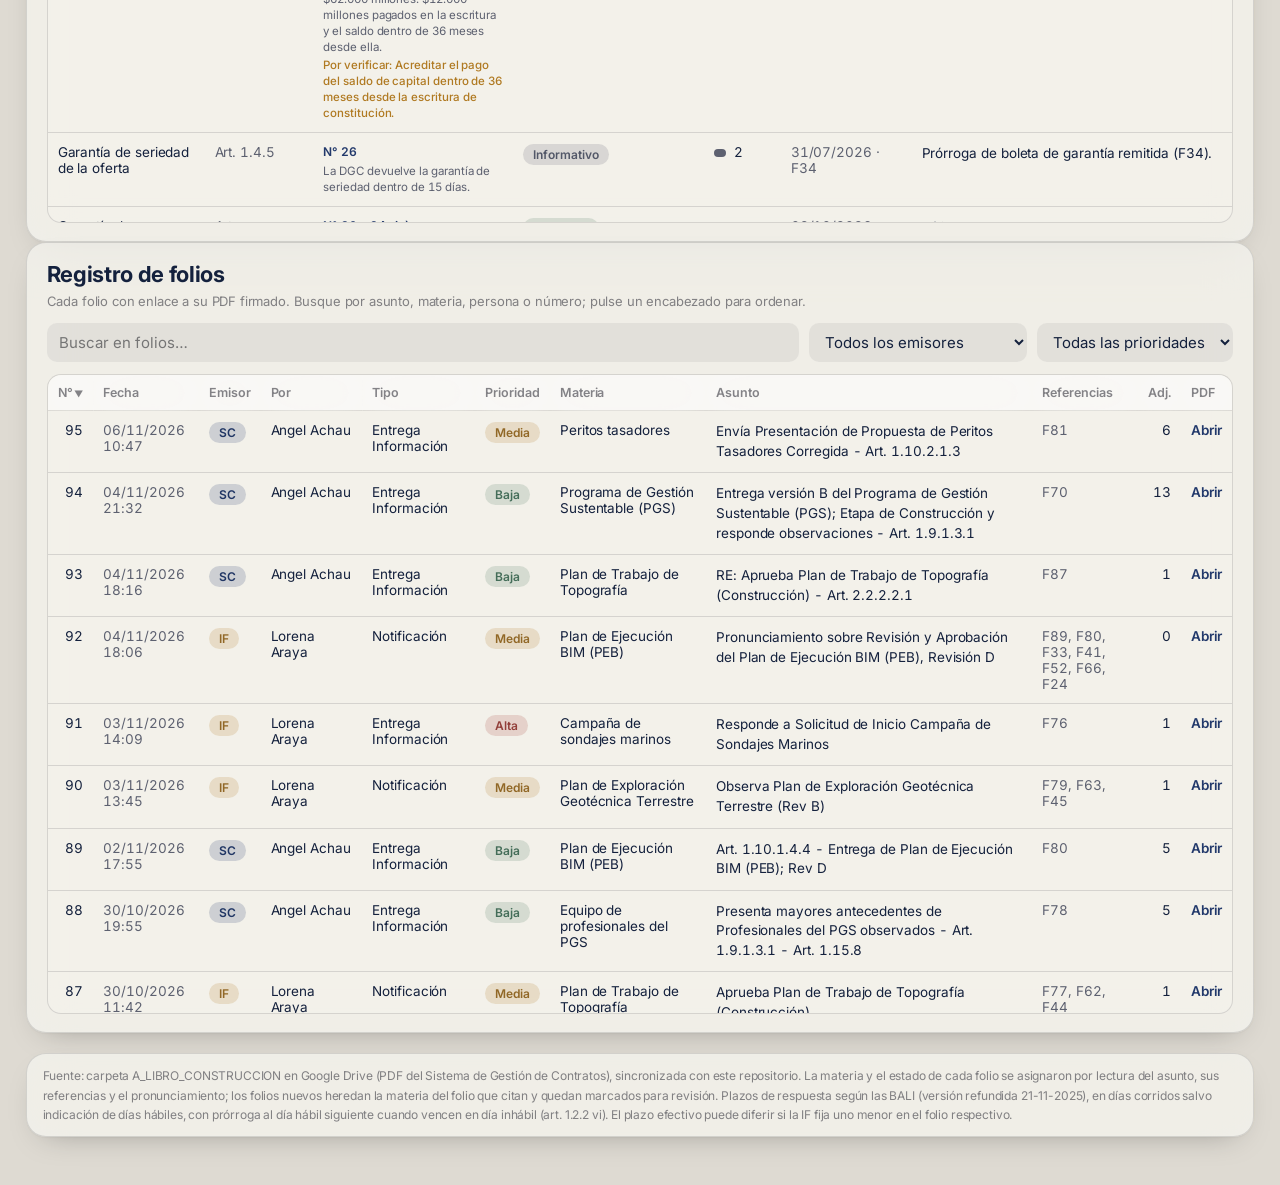
==== commit cc43f1c4: "Separa el filtro Especialidad de Visualizar y aplica estilo iOS - Botón «Especialidad» propio con su" ====
--- a/index.html
+++ b/index.html
@@ -21,7 +21,7 @@
     <nav class="toolbar" aria-label="Controles">
       <div class="menu">
         <button class="btn" id="btn-ver" aria-haspopup="true" aria-expanded="false">
-          <svg viewBox="0 0 24 24" aria-hidden="true"><path d="M1.5 12S5.5 4.5 12 4.5 22.5 12 22.5 12 18.5 19.5 12 19.5 1.5 12 1.5 12Z"/><circle cx="12" cy="12" r="3.2"/></svg>
+          <svg viewBox="0 0 24 24" aria-hidden="true"><rect x="3" y="3.5" width="7.5" height="7.5" rx="2.2"/><rect x="13.5" y="3.5" width="7.5" height="7.5" rx="2.2"/><rect x="3" y="13" width="7.5" height="7.5" rx="2.2"/><rect x="13.5" y="13" width="7.5" height="7.5" rx="2.2"/></svg>
           Visualizar <span class="cur" id="ver-actual">Todo</span>
         </button>
         <div class="menu-list" id="menu-ver" role="menu" hidden>
@@ -30,21 +30,29 @@
           <button role="menuitemradio" data-view="materias" aria-checked="false">Estado de materias</button>
           <button role="menuitemradio" data-view="registro" aria-checked="false">Registro de folios</button>
           <button role="menuitemradio" data-view="presentacion" aria-checked="false">Modo presentación (rotativo)</button>
-          <div class="menu-sep" role="separator">Filtrar por especialidad (TDR AIF)</div>
+        </div>
+      </div>
+      <div class="menu">
+        <button class="btn esp" id="btn-esp" aria-haspopup="true" aria-expanded="false" title="Filtra indicadores, tablas y registro por la especialidad de la Asesoría (TDR AIF)">
+          <svg viewBox="0 0 24 24" aria-hidden="true"><circle cx="12" cy="12" r="9.2"/><path d="M7.2 9h9.6M8.9 12.2h6.2M10.6 15.4h2.8"/></svg>
+          Especialidad <span class="cur" id="esp-actual">Todas</span>
+        </button>
+        <div class="menu-list" id="menu-esp-list" role="menu" hidden>
+          <div class="menu-sep first" role="presentation">Especialidades según TDR AIF</div>
           <div id="menu-esp" role="group" aria-label="Especialidad"></div>
         </div>
       </div>
       <a class="btn" href="https://claude.ai/artifact/MFFk47NGSvPQMffjYbyyE7" target="_blank" rel="noopener" title="Abre el panel documental en claude.ai">
-        <svg viewBox="0 0 24 24" aria-hidden="true"><path d="M3 6.5h6.5l2 2.5H21v10H3z"/></svg>
+        <svg viewBox="0 0 24 24" aria-hidden="true"><path d="M3 7.6c0-1.3 1-2.3 2.3-2.3h3.9c.6 0 1.2.3 1.6.7l1.3 1.4h6.6c1.3 0 2.3 1 2.3 2.3v7.7c0 1.3-1 2.3-2.3 2.3H5.3C4 19.7 3 18.7 3 17.4z"/><path d="M3 10.2h18"/></svg>
         Modo documentación
       </a>
       <button class="btn modo" id="btn-modo" type="button">Modo</button>
       <button class="btn primary" id="btn-act">
-        <svg viewBox="0 0 24 24" aria-hidden="true"><path d="M20 12a8 8 0 1 1-2.34-5.66"/><path d="M20 4v5h-5"/></svg>
+        <svg viewBox="0 0 24 24" aria-hidden="true"><path d="M19.6 13.2A7.7 7.7 0 1 1 17.4 6.4"/><path d="M18.4 2.9v4.4H14"/></svg>
         Actualizar
       </button>
       <button class="btn icon" id="btn-son" aria-pressed="true" title="Sonido activado">
-        <svg viewBox="0 0 24 24" aria-hidden="true"><path d="M4 9v6h4l5 4V5L8 9H4Z"/><path class="on" d="M16 8.5a5 5 0 0 1 0 7M18.5 6a8.5 8.5 0 0 1 0 12"/><path class="off" d="M16 9l5 6M21 9l-5 6"/></svg>
+        <svg viewBox="0 0 24 24" aria-hidden="true"><path d="M3.5 9.6c0-.6.5-1.1 1.1-1.1h2.9l4.3-3.6c.6-.5 1.5-.1 1.5.7v12.8c0 .8-.9 1.2-1.5.7l-4.3-3.6H4.6c-.6 0-1.1-.5-1.1-1.1z"/><path class="on" d="M16.2 9.2a4 4 0 0 1 0 5.6M18.8 6.6a7.6 7.6 0 0 1 0 10.8"/><path class="off" d="M16.5 9.5l5 5M21.5 9.5l-5 5"/></svg>
       </button>
     </nav>
   </header>
--- a/assets/style.css
+++ b/assets/style.css
@@ -305,3 +305,128 @@
 .top { position: relative; z-index: 40; }
 #menu-esp { padding: 3px 12px 3px 2px; }
 .menu-list button:hover, #menu-esp button:hover, .menu-list button:focus-visible, #menu-esp button:focus-visible { transform: translateX(4px) translateZ(16px) scale(1.03); }
+
+/* Botón de filtro por especialidad, separado de Visualizar */
+.toolbar .btn.esp { --b: var(--teal); }
+.toolbar .btn.esp.activo { --b: var(--amber); }
+.toolbar .btn.esp .cur { max-width: 16rem; overflow: hidden; text-overflow: ellipsis; white-space: nowrap; }
+#menu-esp-list { min-width: 320px; }
+.menu-sep.first { margin-top: 2px; padding-top: 0; border-top: 0; }
+
+/* =====================================================================
+   Estilo iOS: tipografía del sistema (SF Pro en dispositivos Apple),
+   materiales translúcidos, cápsulas, listas agrupadas e iconos tipo SF Symbols.
+   ===================================================================== */
+:root {
+  --sans: -apple-system, BlinkMacSystemFont, "SF Pro Text", "SF Pro Display", "Helvetica Neue", "Inter", system-ui, sans-serif;
+  --display: -apple-system, BlinkMacSystemFont, "SF Pro Display", "Helvetica Neue", "Inter", system-ui, sans-serif;
+  --rounded: ui-rounded, "SF Pro Rounded", -apple-system, BlinkMacSystemFont, "Inter", system-ui, sans-serif;
+  --serif: var(--display);
+  --radius: 20px;
+}
+html[data-modo="dia"] { --hair: rgba(60, 60, 67, .16); --fill: rgba(120, 120, 128, .12); --mat: rgba(246, 245, 242, .72); --mat-strong: rgba(250, 249, 247, .9); --label2: rgba(60, 60, 67, .62); }
+html[data-modo="noche"] { --hair: rgba(235, 235, 245, .14); --fill: rgba(118, 118, 128, .24); --mat: rgba(22, 32, 54, .66); --mat-strong: rgba(26, 36, 60, .9); --label2: rgba(235, 235, 245, .6); }
+body { font-family: var(--sans); font-size: 15px; letter-spacing: -.01em; -webkit-font-smoothing: antialiased; -moz-osx-font-smoothing: grayscale; }
+
+/* Materiales translúcidos */
+.top, .refresh, .takeaway, .card, .foot, .filtro-esp {
+  background: var(--mat); -webkit-backdrop-filter: saturate(180%) blur(24px); backdrop-filter: saturate(180%) blur(24px);
+  border: .5px solid var(--hair); border-radius: var(--radius); box-shadow: 0 1px 2px rgba(0,0,0,.04), 0 12px 32px -18px rgba(0,0,0,.35); }
+.card { border-top: .5px solid var(--hair); padding: 18px 20px; }
+.card:hover, .takeaway:hover { transform: none; }
+.takeaway::before { display: none; }
+
+/* Títulos tipo «Large Title» y «Title 2» */
+.brand h1 { font-family: var(--display); font-weight: 700; font-size: clamp(28px, 3vw, 34px); letter-spacing: -.02em; color: var(--fg); }
+.brand .sub { font-size: 13px; color: var(--label2); letter-spacing: -.005em; }
+.logo { border-radius: 13px; border: .5px solid var(--hair); background: var(--mat-strong); box-shadow: 0 6px 16px -8px rgba(0,0,0,.35); }
+.logo span { border-radius: 4px; }
+.card h2 { font-family: var(--display); font-weight: 700; font-size: 22px; letter-spacing: -.015em; margin-bottom: 2px; }
+.card h2::after { display: none; }
+.hint { color: var(--label2); font-size: 13px; }
+.takeaway p { font-family: var(--display); font-size: 19px; font-weight: 400; letter-spacing: -.012em; line-height: 1.45; }
+.takeaway b { font-family: var(--rounded); font-weight: 700; font-size: 19px; color: var(--gold); }
+
+/* Botones en cápsula (estilo «tinted» y «filled» de iOS) */
+.toolbar { gap: 8px; }
+.toolbar .btn, .filtro-esp .btn {
+  --b: var(--sapphire); font-family: var(--sans); font-size: 15px; font-weight: 600; letter-spacing: -.01em;
+  padding: 9px 16px; border-radius: 999px; border: 0; color: var(--b);
+  background: color-mix(in srgb, var(--b) 14%, transparent);
+  box-shadow: none; }
+.toolbar .btn:hover, .filtro-esp .btn:hover { background: color-mix(in srgb, var(--b) 22%, transparent); filter: none;
+  box-shadow: 0 10px 20px -12px color-mix(in srgb, var(--b) 70%, transparent); }
+.toolbar .btn svg, .filtro-esp .btn svg { width: 19px; height: 19px; stroke-width: 1.7; }
+.toolbar .btn .cur { color: inherit; opacity: .75; font-style: normal; font-weight: 500; font-size: 13px; border-left: .5px solid currentColor; }
+.toolbar .menu .btn { --b: var(--sapphire); }
+.toolbar .btn.esp { --b: var(--teal); }
+.toolbar .btn.esp.activo { --b: var(--amber); background: var(--b); color: #fff; }
+.toolbar .btn.modo { --b: var(--violet); }
+.toolbar .btn.primary { --b: var(--gold); background: var(--b); color: var(--panel-solid); }
+.toolbar .btn.primary:hover { background: var(--b); filter: brightness(1.08); }
+html[data-modo="dia"] .toolbar .btn.primary { color: #fff; }
+.toolbar #btn-son { --b: var(--ruby); padding: 9px; }
+.toolbar .btn::after, .filtro-esp .btn::after { background: radial-gradient(circle at var(--gx, 50%) var(--gy, 50%), rgba(255,255,255,.28), transparent 60%); }
+
+/* Menús contextuales */
+.menu-list { top: calc(100% + 10px); min-width: 280px; padding: 6px; border-radius: 14px; border: .5px solid var(--hair);
+  background: var(--mat-strong); -webkit-backdrop-filter: saturate(180%) blur(30px); backdrop-filter: saturate(180%) blur(30px);
+  box-shadow: 0 2px 6px rgba(0,0,0,.08), 0 24px 60px -16px rgba(0,0,0,.45); animation: ctx .22s cubic-bezier(.2,.9,.3,1.2); transform-origin: top left; }
+@keyframes ctx { from { opacity: 0; transform: scale(.92); } }
+.menu-list button, #menu-esp button { display: flex; align-items: center; justify-content: space-between; gap: 12px; font-size: 15px; padding: 10px 12px; border-radius: 9px; color: var(--fg); }
+.menu-list button + button, #menu-esp button + button { box-shadow: 0 -.5px 0 var(--hair); }
+.menu-list button[aria-checked=true]::before, #menu-esp button[aria-checked=true]::before { content: none; }
+.menu-list button[aria-checked=true]::after, #menu-esp button[aria-checked=true]::after { content: "✓"; font-weight: 700; color: var(--sapphire); }
+.menu-list button[aria-checked=true], #menu-esp button[aria-checked=true] { color: var(--fg); font-weight: 600; }
+.menu-list button:hover, #menu-esp button:hover, .menu-list button:focus-visible, #menu-esp button:focus-visible {
+  background: var(--fill); color: var(--fg); box-shadow: 0 10px 18px -12px rgba(0,0,0,.4); }
+.menu-sep { font-size: 12px; font-weight: 600; letter-spacing: .02em; text-transform: none; color: var(--label2); border-top: .5px solid var(--hair); }
+
+/* Barra de progreso tipo UIProgressView */
+.bar { height: 4px; border: 0; background: var(--fill); }
+.fill { background: var(--sapphire); }
+.refresh-txt { font-size: 12px; color: var(--label2); }
+#cuenta { color: var(--sapphire); }
+
+/* Indicadores tipo widget */
+.tiles { gap: 12px; }
+.tile { border-radius: 22px; padding: 15px 16px 16px; background: var(--c); box-shadow: 0 1px 2px rgba(0,0,0,.08), 0 14px 30px -18px color-mix(in srgb, var(--c) 80%, #000); }
+.tile .lbl { font-family: var(--sans); font-size: 12px; font-weight: 600; letter-spacing: -.005em; text-transform: none; opacity: .92; }
+.tile .val { font-family: var(--rounded); font-weight: 700; font-size: 44px; letter-spacing: -.02em; margin: 8px 0 4px; }
+.tile .val small { font-family: var(--rounded); font-weight: 600; }
+.tile .note { font-size: 12px; letter-spacing: -.005em; }
+
+/* Listas agrupadas (tablas) */
+table { font-size: 13.5px; letter-spacing: -.005em; }
+th { background: var(--mat-strong); color: var(--label2); text-transform: none; letter-spacing: -.005em; font-size: 12.5px; font-weight: 600;
+  border-bottom: .5px solid var(--hair); -webkit-backdrop-filter: blur(20px); backdrop-filter: blur(20px); }
+td { border-bottom: .5px solid var(--hair); padding: 11px 10px; }
+tbody tr:nth-child(even) { background: transparent; }
+tbody tr:hover { background: var(--fill); }
+tbody tr:hover td:first-child { box-shadow: none; }
+.tablewrap { border-radius: 14px; border: .5px solid var(--hair); background: color-mix(in srgb, var(--panel-solid) 55%, transparent); }
+td a { color: var(--sapphire); font-weight: 600; }
+.badge { font-family: var(--sans); font-size: 12px; font-weight: 600; letter-spacing: -.005em; padding: 3px 10px; border: 0;
+  color: color-mix(in srgb, var(--c, var(--muted)) 85%, var(--fg)); background: color-mix(in srgb, var(--c, var(--muted)) 18%, transparent); }
+.badge.st-if, .st-if .badge, .badge.st-warn, .badge.d2 { color: color-mix(in srgb, var(--c) 80%, var(--fg)); }
+.dias { font-family: var(--rounded); border-radius: 999px; padding: 2px 9px; font-size: 12.5px; }
+.ds-num { color: var(--sapphire); }
+.minibar { border-radius: 99px; }
+
+/* Controles del registro */
+.tools input, .tools select { font-family: var(--sans); font-size: 15px; border: 0; background: var(--fill); border-radius: 10px; padding: 9px 12px; }
+.tools input:focus, .tools select:focus { box-shadow: 0 0 0 3px color-mix(in srgb, var(--sapphire) 35%, transparent); }
+
+/* Aviso de filtro, toast y tooltip */
+.filtro-esp { font-size: 14px; }
+.filtro-esp b { color: var(--amber); }
+.filtro-esp .btn { --b: var(--amber); }
+.toast { border-radius: 16px; border: .5px solid var(--hair); background: var(--mat-strong); -webkit-backdrop-filter: blur(30px); backdrop-filter: blur(30px); font-weight: 600; }
+.tip { border-radius: 12px; border: .5px solid var(--hair); background: var(--mat-strong); -webkit-backdrop-filter: blur(30px); backdrop-filter: blur(30px); }
+.tip .h { color: var(--fg); }
+.foot { font-size: 12px; color: var(--label2); }
+/* Ajustes de legibilidad */
+html[data-modo="noche"] .toolbar .btn:not(.primary):not(.activo), html[data-modo="noche"] .filtro-esp .btn { color: color-mix(in srgb, var(--b) 45%, #fff); background: color-mix(in srgb, var(--b) 30%, transparent); }
+.menu-list { background: color-mix(in srgb, var(--panel-solid) 97%, transparent); }
+#menu-esp { max-height: min(62vh, 520px); }
+.menu-list { left: 0; right: auto; background: var(--panel-solid); -webkit-backdrop-filter: none; backdrop-filter: none; }
